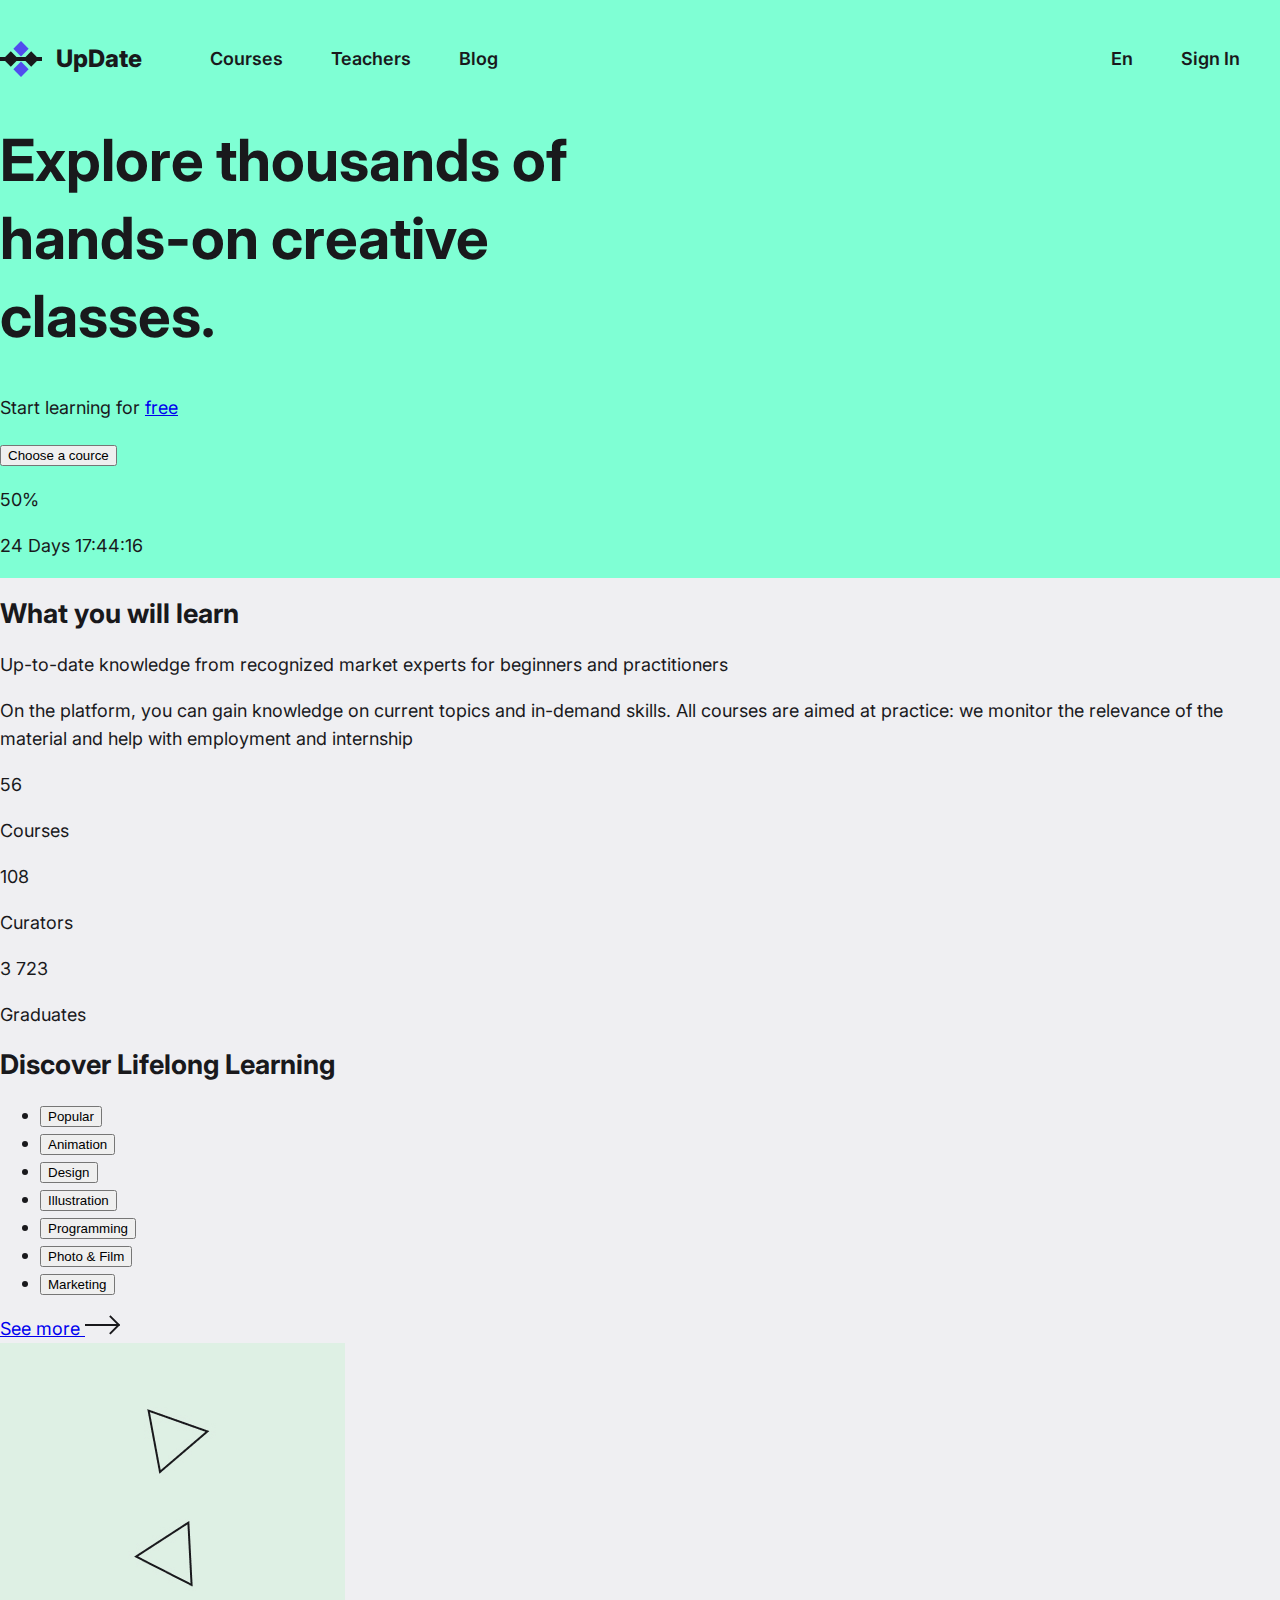
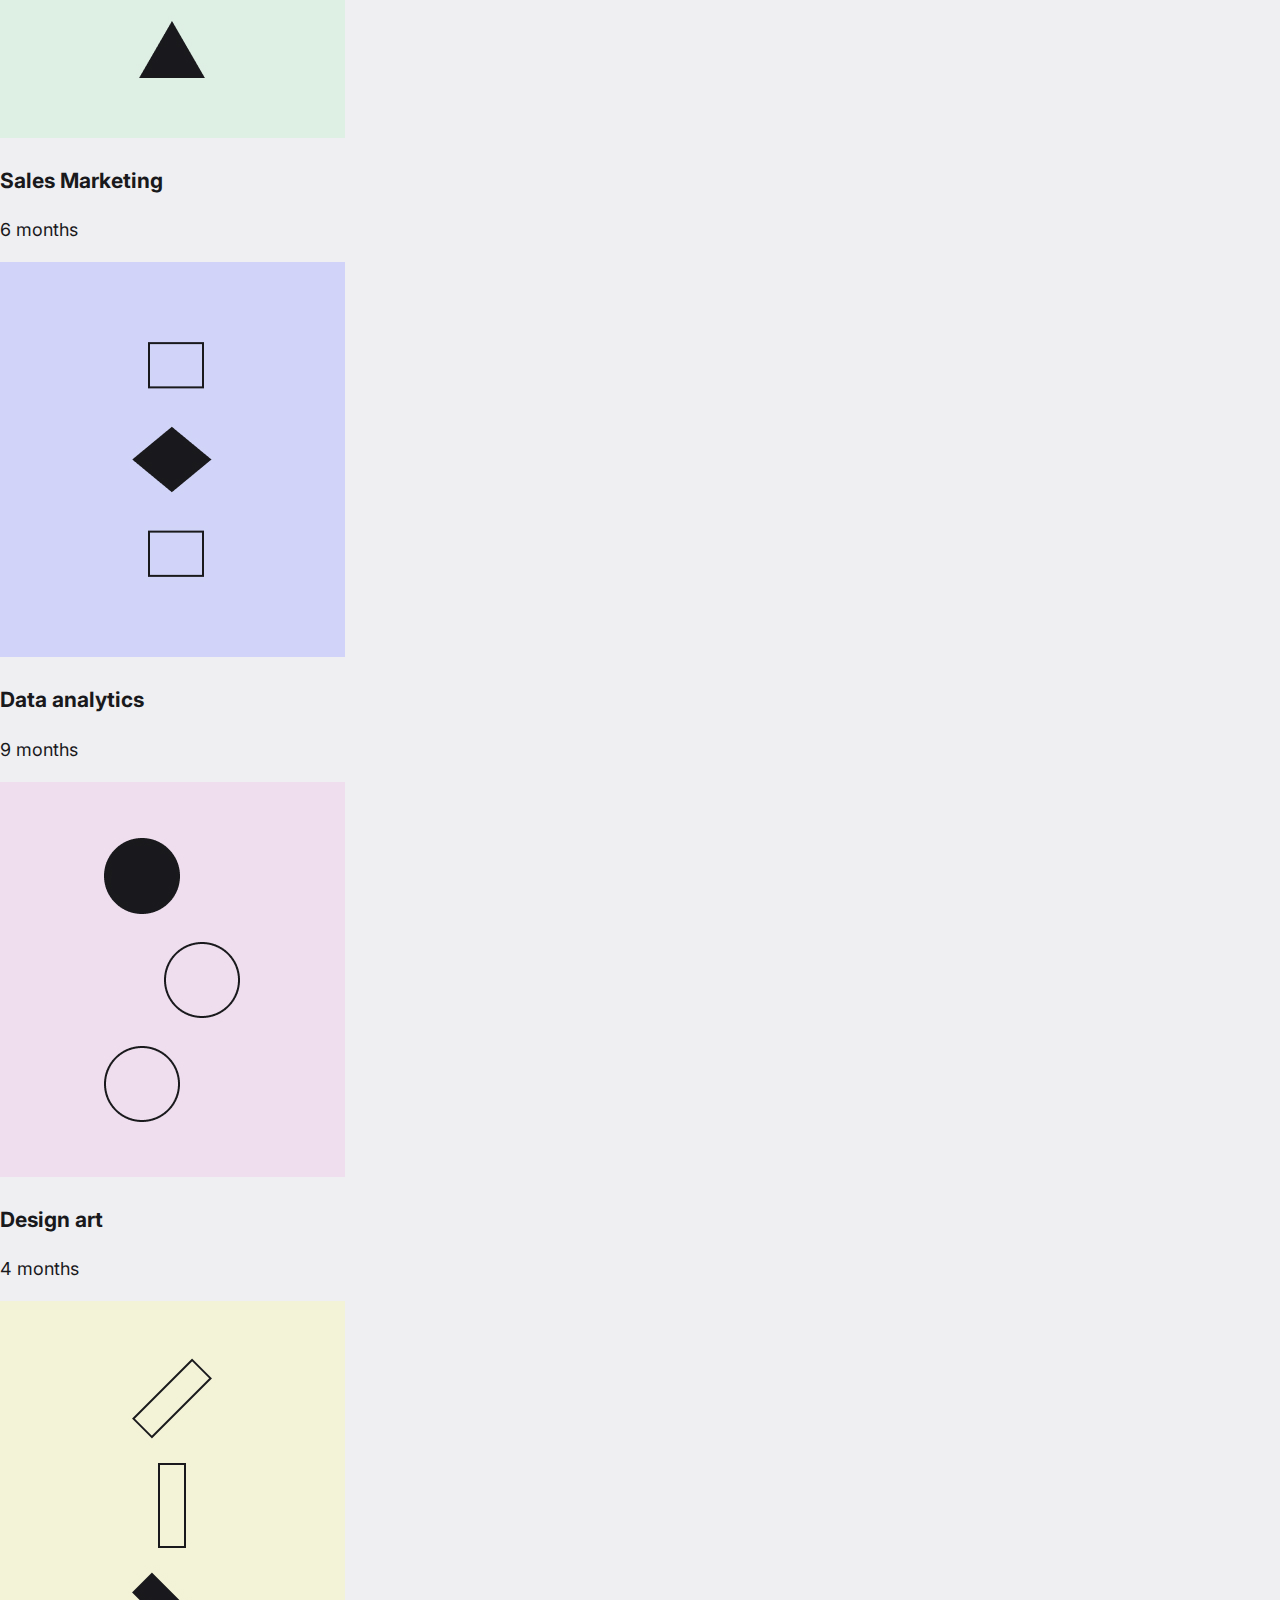
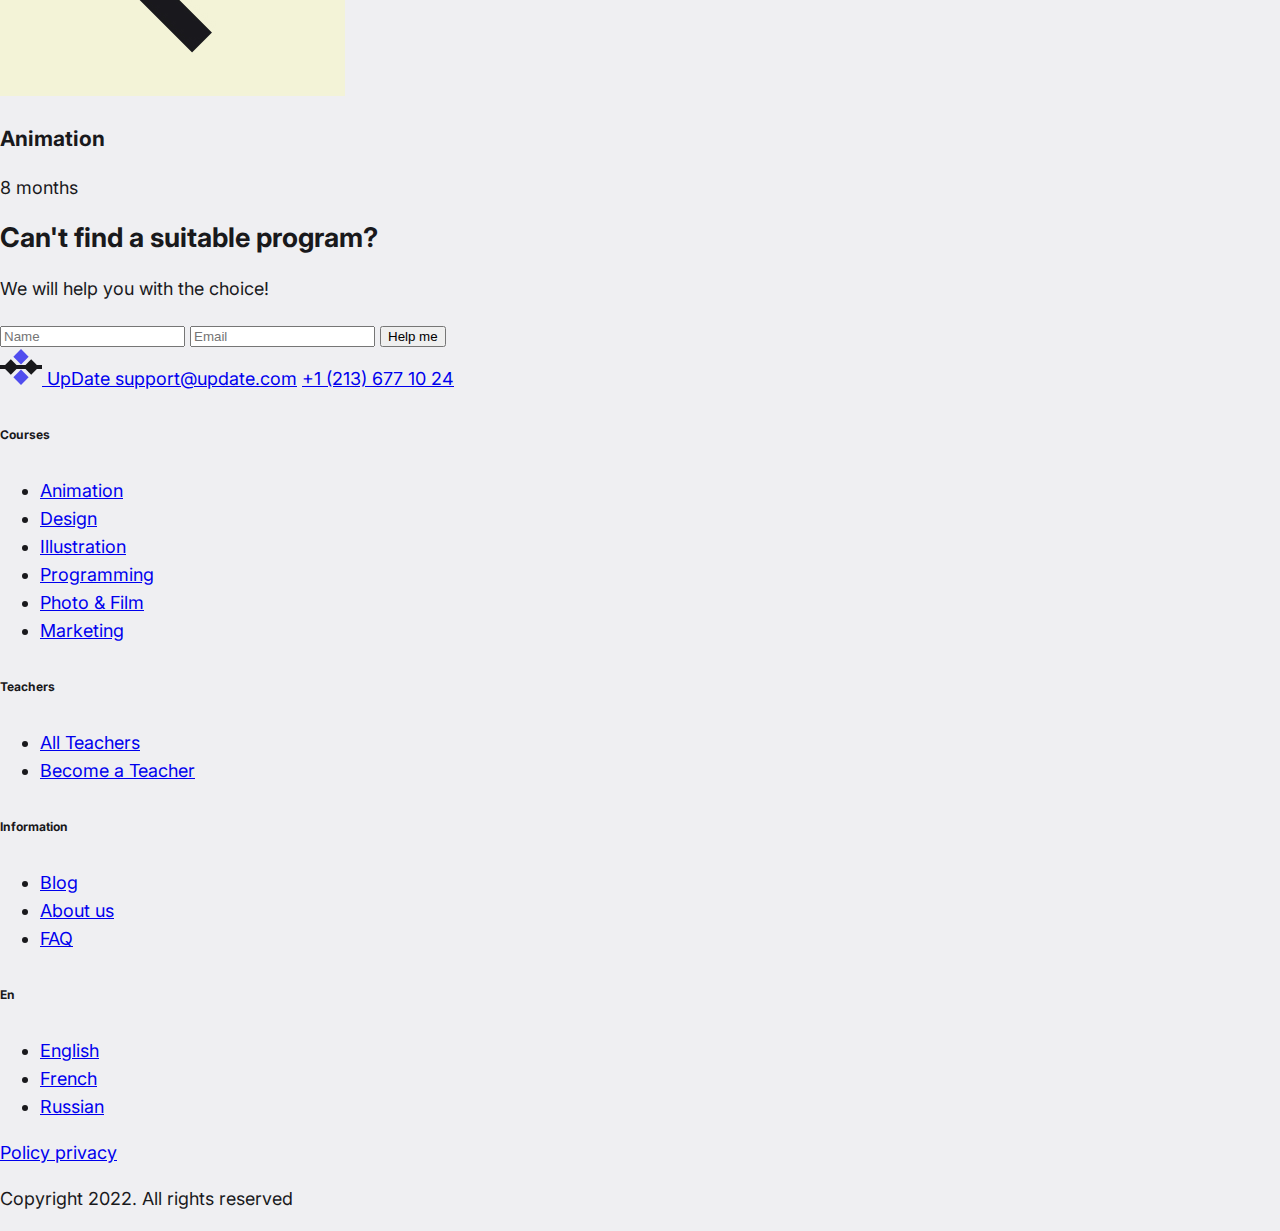
==== index.html @ 3402a47e "index.html & all.css after 8th lesson" ====
<!DOCTYPE html>
<html lang="en">
<head>
    <meta charset="UTF-8">
    <meta name="viewport" content="width=device-width, initial-scale=1.0">
    <link rel="preconnect" href="https://fonts.googleapis.com">
    <link rel="preconnect" href="https://fonts.gstatic.com" crossorigin>
    <link href="https://fonts.googleapis.com/css2?family=Inter:wght@100..900&display=swap" rel="stylesheet">
    <link rel="stylesheet" href="style/all.css">
    <title>Document</title>
</head>
<body>
    <header class="container header">
        <div class="header__box">
            <a class="logo inter-extrabold" href="index.html">
                <img src="img/logo.svg" alt="logo">
                UpDate
            </a>
            <nav class="nav">
                <ul class="nav__list inter-semibold">
                    <li>
                        <a class="link" href="#">Courses</a>
                    </li>
                    <li>
                        <a class="link" href="#">Teachers</a>
                    </li>
                    <li>
                        <a class="link" href="#">Blog</a>
                    </li>
                </ul>
            </nav>
        </div>
        <div class="btn-box">
            <a class="header__link inter-semibold" href="#">
                En
            </a>
            <a class="header__link inter-semibold" href="#">
                Sign In
            </a>
            <a class="header__btn inter-bold" href="#">
                Trial free
            </a>
        </div>
    </header>

    <main>
        <section class="offer container">
            <div class="offer__holder">
                <h1 class="offer__title inter-bold" id="heading">
                    Explore thousands of hands-on creative classes.
                </h1>
                <p class="offer__description">Start learning for <a href="#">free</a></p>
                <button class="button">Choose a cource</button>
                <p class="offer__sale">50%</p>
                <!-- <p class="offer__time"><time datetime="24 Days 17:44:16"></time></p> -->
                <p class="offer__time"><time>24 Days 17:44:16</time></p>
            </div>

            <ul class="offer__list">
                <li>Marketer</li>
                <li>Illustrator</li>
                <li>Animator</li>
                <li>Programmer</li>
                <li>Designer</li>
                <li>Photographer</li>
            </ul>
        </section>

        <section class="learn">
            <div class="learn__text">
                <h2 class="learn__title">What you will learn</h2>
                <p class="learn__description">
                    Up-to-date knowledge from recognized market experts for beginners and practitioners
                </p>
                <p class="learn__description">
                    On the platform, you can gain knowledge on current topics and in-demand skills. All courses are aimed at practice: we monitor the relevance of the material and help with employment and internship
                </p>
            </div>
            <div class="learn__counters">
                <div class="learn__counter-item">
                    <p class="learn__counter-number">56</p>
                    <p class="learn__counter-description">Courses</p>
                </div>
                <div class="learn__counter-item">
                    <p class="learn__counter-number">108</p>
                    <p class="learn__counter-description">Curators</p>
                </div>
                <div class="learn__counter-item">
                    <p class="learn__counter-number">3 723</p>
                    <p class="learn__counter-description">Graduates</p>
                </div>
            </div>
        </section>

        <section class="discover">
            <h2 class="discover__title">Discover Lifelong Learning</h2>
            <ul class="discover__list">
                <li><button class="discover__button">Popular</button></li>
                <li><button class="discover__button">Animation</button></li>
                <li><button class="discover__button">Design</button></li>
                <li><button class="discover__button">Illustration</button></li>
                <li><button class="discover__button">Programming</button></li>
                <li><button class="discover__button">Photo & Film</button></li>
                <li><button class="discover__button">Marketing</button></li>
            </ul>
            <a href="#">
                See more
                <img src="img/see_more_arrow.svg" alt="see more">
            </a>
            
            <div class="discover__cards">
                <article class="discover__card-item">
                    <img src="img/card-img-1.jpg" alt="Sales Marketing">
                    <h3 class="discover__card-title">Sales Marketing</h3>
                    <p class="discover__card-lenght">6 months</p>
                </article>
                <article class="discover__card-item">
                    <img src="img/card-img-2.jpg" alt="Data analytics">
                    <h3 class="discover__card-title">Data analytics</h3>
                    <p class="discover__card-lenght">9 months</p>
                </article>
                <article class="discover__card-item">
                    <img src="img/card-img-3.jpg" alt="Design art">
                    <h3 class="discover__card-title">Design art</h3>
                    <p class="discover__card-lenght">4 months</p>
                </article>
                <article class="discover__card-item">
                    <img src="img/card-img-4.jpg" alt="Animation">
                    <h3 class="discover__card-title">Animation</h3>
                    <p class="discover__card-lenght">8 months</p>
                </article>
            </div>

        </section>

        <section class="find-program">
            <div class="find-program__text">
                <h2 class="find-program__title">Can't find a suitable program?</h2>
                <p class="find-program__description">We will help you with the choice!</p>
            </div>

            <form action="https://fom.in.ua/echo" class="find-program__form">
                <input type="text" name="name" placeholder="Name" required>
                <input type="email" name="email" placeholder="Email" required>
                <button class="find-program__button">Help me</button>
            </form>

        </section>

    </main>

     <footer>
        <div>
            <a href="index.html">
                <img src="img/logo.svg" alt="logo">
                UpDate
            </a>
            <a href="mailto:support@update.com">support@update.com</a>
            <a href="tel:12136771024">+1 (213) 677 10 24</a>
        </div>
        <div class="sitemap">
            <h6 class="sitemap__title">Courses</h6>
            <ul class="sitemap__list">
                <li>
                    <a href="#">
                        Animation
                    </a>
                </li>
                <li>
                    <a href="#">
                        Design
                    </a>
                </li>
                <li>
                    <a href="#">
                        Illustration
                    </a>
                </li>
                <li>
                    <a href="#">
                        Programming
                    </a>
                </li>
                <li>
                    <a href="#">
                        Photo & Film
                    </a>
                </li>
                <li>
                    <a href="#">
                        Marketing
                    </a>
                </li>
            </ul>
        </div>
        <div class="sitemap">
            <h6 class="sitemap__title">Teachers</h6>
            <ul class="sitemap__list">
                <li>
                    <a href="#">
                        All Teachers
                    </a>
                </li>
                <li>
                    <a href="#">
                        Become a Teacher
                    </a>
                </li>
            </ul>
        </div>
        <div class="sitemap">
            <h6 class="sitemap__title">Information</h6>
            <ul class="sitemap__list">
                <li>
                    <a href="#">
                        Blog
                    </a>
                </li>
                <li>
                    <a href="#">
                        About us
                    </a>
                </li>
                <li>
                    <a href="#">
                        FAQ
                    </a>
                </li>
            </ul>
        </div>
        <div class="sitemap">
            <h6 class="sitemap__title">En</h6>
            <ul class="sitemap__list">
                <li>
                    <a href="#">
                        English
                    </a>
                </li>
                <li>
                    <a href="#">
                        French
                    </a>
                </li>
                <li>
                    <a href="#">
                        Russian
                    </a>
                </li>
            </ul>
        </div>
        <div class="copyright">
            <a href="#">
                Policy privacy
            </a>
            <p>
                Copyright 2022. All rights reserved
            </p>
        </div>
     </footer>
</body>
</html>
---- style/all.css ----
body {
    background-color: #EFEFF2;
    margin: 0;
    color: #19191C;
    font: 400 18px/28px Inter, sans-serif;
}
.inter-extrabold {
    font-family: "Inter", sans-serif;
    font-optical-sizing: auto;
    font-weight: 800;
    /* font-size: 68px; */
    font-style: normal;
    font-variation-settings: "slnt" 0;
  }
.inter-bold {
    font-family: "Inter", sans-serif;
    font-optical-sizing: auto;
    font-weight: 700;
    /* font-size: 68px; */
    font-style: normal;
    font-variation-settings: "slnt" 0;
  }
.inter-semibold {
    font-family: "Inter", sans-serif;
    font-optical-sizing: auto;
    font-weight: 600;
    /* font-size: 16px; */
    font-style: normal;
    font-variation-settings: "slnt" 0;
  }
.inter-regular {
    font-family: "Inter", sans-serif;
    font-optical-sizing: auto;
    font-weight: 400;
    /* font-size: 16px; */
    font-style: normal;
    font-variation-settings: "slnt" 0;
}
.container {
    width: 1440px;
    margin: 0 auto;
    background-color: aquamarine;
}
.header {
    display: flex;
    padding: 36px 0 0;
    justify-content: space-between;
}
.header__box {
    display: flex;
    align-items: center;
    gap: 68px;
}
.nav__list {
    display: flex;
    list-style: none;
    gap: 48px;
    padding: 0;
    margin: 0;
    font-size: 18px;
    line-height: 22px;
    /* font-weight: 600; */
}
.link {
    color: #19191C;
    text-decoration: none;
}
.btn-box {
    display: flex;
    gap: 48px;
    align-items: center;
}
.logo {
    /* font-weight: 800; */
    font-size: 24px;
    line-height: 30px;
    display: flex;
    align-items: center;
    gap: 14px;
    color: #19191C;
    text-decoration: none;
}
.header__link {
    color: #19191C;
    font-size: 18px;
    line-height: 22px;
    /* font-weight: 600; */
    text-decoration: none;
}
.header__btn {
    background: #19191C;
    color: #EFEFF2;
    padding: 12px 37px;
    text-decoration: none;
    font-size: 18px;
    line-height: 22px;
    /* font-weight: 700; */
}
.offer {
    display: flex;
    justify-content: space-between;
}
.offer__holder {
    width: 648px;
}
.offer__title {
    font-size: 58px;
    line-height: 78px;
    /* font-weight: 700; */
}
. {

}
. {

}
. {

}
. {

}
. {

}
. {

}
. {

}. {

}
. {

}
. {

}
. {

}
. {

}. {

}
. {

}
. {

}
. {

}
. {

}. {

}
. {

}
. {

}
. {

}
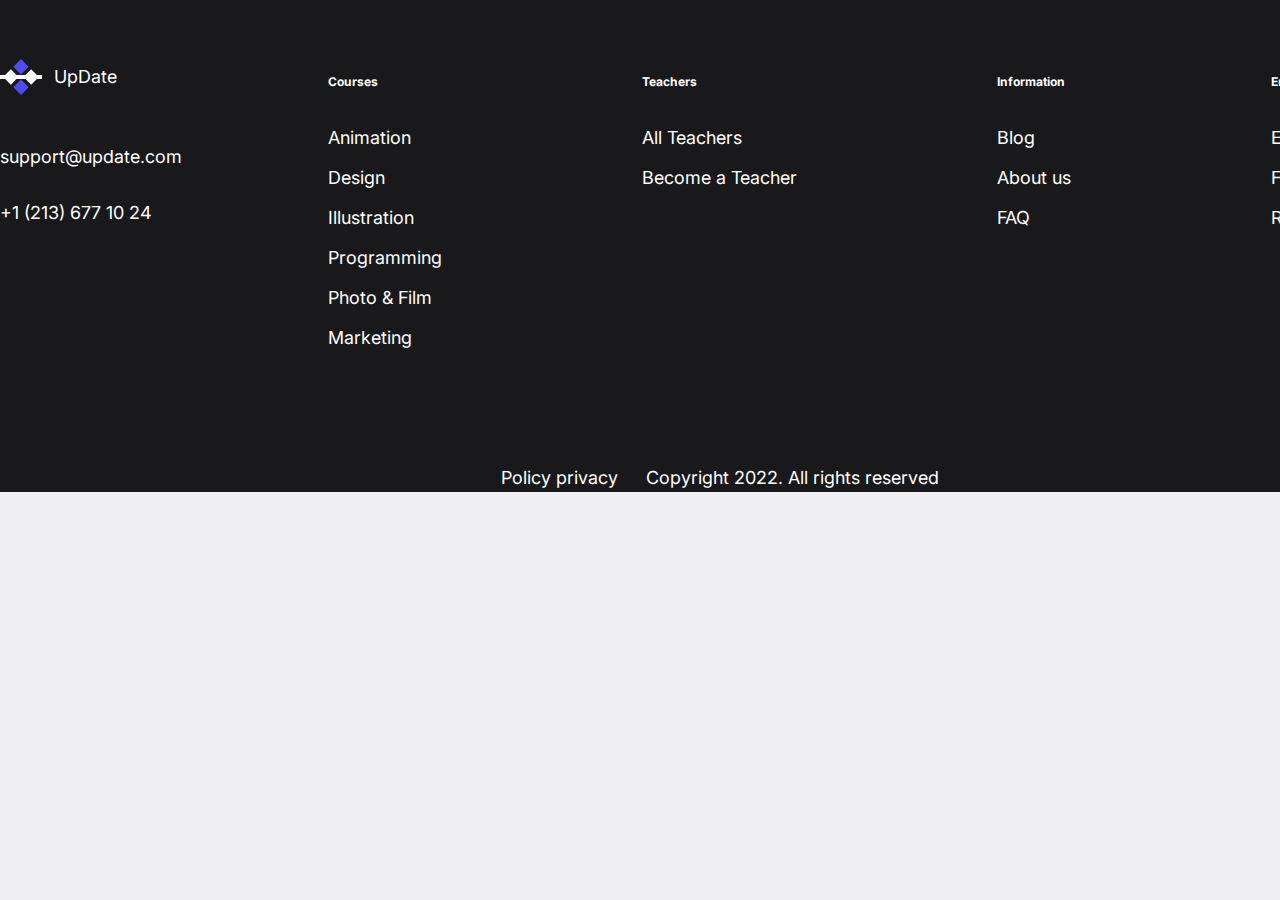
==== commit ddfe896b: "HW_8.1: [index.html] & [all.css] (c) = position: absolute" ====
--- a/index.html
+++ b/index.html
@@ -10,7 +10,7 @@
     <title>Document</title>
 </head>
 <body>
-    <header class="container header">
+    <header class="container header" style="display: none;">
         <div class="header__box">
             <a class="logo inter-extrabold" href="index.html">
                 <img src="img/logo.svg" alt="logo">
@@ -43,7 +43,7 @@
         </div>
     </header>
 
-    <main>
+    <main style="display: none;">
         <section class="offer container">
             <div class="offer__holder">
                 <h1 class="offer__title inter-bold" id="heading">
@@ -149,112 +149,128 @@
 
     </main>
 
-     <footer>
-        <div>
-            <a href="index.html">
-                <img src="img/logo.svg" alt="logo">
-                UpDate
-            </a>
-            <a href="mailto:support@update.com">support@update.com</a>
-            <a href="tel:12136771024">+1 (213) 677 10 24</a>
-        </div>
-        <div class="sitemap">
-            <h6 class="sitemap__title">Courses</h6>
-            <ul class="sitemap__list">
-                <li>
+     <footer class="footer">
+        <div class="footer__main container">
+            <div class="footer__content">
+                <div class="contacts-block">
+                    <!-- <div> -->
+                        <a class="footer__logo" href="index.html">
+                            <img src="img/logo-footer.svg" alt="logo">
+                            UpDate
+                        </a>
+                    <!-- </div> -->
+    
+                    <div class="contacts">
+                        <a class="contacts-mail" href="mailto:support@update.com">support@update.com</a>
+                        <a class="contacts-tel" href="tel:12136771024">+1 (213) 677 10 24</a>
+                    </div>
+                </div>
+        
+                <div class="sitemap__section">
+                    <div class="sitemap">
+                        <h6 class="sitemap__title">Courses</h6>
+                        <ul class="sitemap__list">
+                            <li>
+                                <a href="#">
+                                    Animation
+                                </a>
+                            </li>
+                            <li>
+                                <a href="#">
+                                    Design
+                                </a>
+                            </li>
+                            <li>
+                                <a href="#">
+                                    Illustration
+                                </a>
+                            </li>
+                            <li>
+                                <a href="#">
+                                    Programming
+                                </a>
+                            </li>
+                            <li>
+                                <a href="#">
+                                    Photo & Film
+                                </a>
+                            </li>
+                            <li>
+                                <a href="#">
+                                    Marketing
+                                </a>
+                            </li>
+                        </ul>
+                    </div>
+                    <div class="sitemap">
+                        <h6 class="sitemap__title">Teachers</h6>
+                        <ul class="sitemap__list">
+                            <li>
+                                <a href="#">
+                                    All Teachers
+                                </a>
+                            </li>
+                            <li>
+                                <a href="#">
+                                    Become a Teacher
+                                </a>
+                            </li>
+                        </ul>
+                    </div>
+                    <div class="sitemap">
+                        <h6 class="sitemap__title">Information</h6>
+                        <ul class="sitemap__list">
+                            <li>
+                                <a href="#">
+                                    Blog
+                                </a>
+                            </li>
+                            <li>
+                                <a href="#">
+                                    About us
+                                </a>
+                            </li>
+                            <li>
+                                <a href="#">
+                                    FAQ
+                                </a>
+                            </li>
+                        </ul>
+                    </div>
+                    <div class="sitemap">
+                        <h6 class="sitemap__title">En</h6>
+                        <ul class="sitemap__list">
+                            <li>
+                                <a href="#">
+                                    English
+                                </a>
+                            </li>
+                            <li>
+                                <a href="#">
+                                    French
+                                </a>
+                            </li>
+                            <li>
+                                <a href="#">
+                                    Russian
+                                </a>
+                            </li>
+                        </ul>
+                    </div>
+                </div>
+    
+            </div>
+    
+            <div class="copyright">
+                <div class="copyright__content">
                     <a href="#">
-                        Animation
+                        Policy privacy
                     </a>
-                </li>
-                <li>
-                    <a href="#">
-                        Design
-                    </a>
-                </li>
-                <li>
-                    <a href="#">
-                        Illustration
-                    </a>
-                </li>
-                <li>
-                    <a href="#">
-                        Programming
-                    </a>
-                </li>
-                <li>
-                    <a href="#">
-                        Photo & Film
-                    </a>
-                </li>
-                <li>
-                    <a href="#">
-                        Marketing
-                    </a>
-                </li>
-            </ul>
-        </div>
-        <div class="sitemap">
-            <h6 class="sitemap__title">Teachers</h6>
-            <ul class="sitemap__list">
-                <li>
-                    <a href="#">
-                        All Teachers
-                    </a>
-                </li>
-                <li>
-                    <a href="#">
-                        Become a Teacher
-                    </a>
-                </li>
-            </ul>
-        </div>
-        <div class="sitemap">
-            <h6 class="sitemap__title">Information</h6>
-            <ul class="sitemap__list">
-                <li>
-                    <a href="#">
-                        Blog
-                    </a>
-                </li>
-                <li>
-                    <a href="#">
-                        About us
-                    </a>
-                </li>
-                <li>
-                    <a href="#">
-                        FAQ
-                    </a>
-                </li>
-            </ul>
-        </div>
-        <div class="sitemap">
-            <h6 class="sitemap__title">En</h6>
-            <ul class="sitemap__list">
-                <li>
-                    <a href="#">
-                        English
-                    </a>
-                </li>
-                <li>
-                    <a href="#">
-                        French
-                    </a>
-                </li>
-                <li>
-                    <a href="#">
-                        Russian
-                    </a>
-                </li>
-            </ul>
-        </div>
-        <div class="copyright">
-            <a href="#">
-                Policy privacy
-            </a>
-            <p>
-                Copyright 2022. All rights reserved
-            </p>
+                    <p>
+                        Copyright 2022. All rights reserved
+                    </p>
+                </div>
+            </div>
         </div>
      </footer>
 </body>
--- a/style/all.css
+++ b/style/all.css
@@ -39,7 +39,9 @@
 .container {
     width: 1440px;
     margin: 0 auto;
-    background-color: aquamarine;
+    /* background-color: aquamarine; */
+    /* background-color: darkslategrey; */
+
 }
 .header {
     display: flex;
@@ -108,6 +110,88 @@
     line-height: 78px;
     /* font-weight: 700; */
 }
+/* FOOTER */
+.footer {
+    background-color: #19191C;
+    color: white;
+    /* padding-top: 59px; */
+}
+.footer ul {
+    list-style: none;
+    padding: 0;
+    margin: 0;
+}
+.footer a {
+    color: white;
+    text-decoration: none;
+    /* padding: 0; */
+    /* margin: 0; */
+}
+.footer p {
+    margin: 0;
+}
+.footer__main {
+    padding-top: 59px;
+    /* padding-bottom: 140px; */
+    position: relative;
+}
+.footer__content {
+    display: flex;
+}
+.footer__logo {
+    display: flex;
+    align-items: center;
+    gap: 12px;
+}
+.contacts a {
+    display: block;
+}
+.contacts-mail {
+    padding-top: 48px;
+}
+.contacts-tel {
+    padding-top: 28px;
+}
+.container {
+    /* background-color: darkslategrey; */
+}
+.sitemap {
+    /* background-color: #2b2424; */
+}
+.contacts-block {
+    /* background-color: #524242; */
+}
+.sitemap__section {
+    display: flex;
+    gap: 200px;
+    padding-left: 146px;
+}
+.sitemap__title {
+    /* background-color: #4b0202; */
+    margin: 0;
+    padding-top: 9px;
+    padding-bottom: 28px;
+}
+.footer li {
+    padding-bottom: 12px;
+}
+.footer li:last-child {
+    padding-bottom: 140px;
+}
+.copyright {
+    position: absolute;
+    bottom: 0;
+    left: 0;
+    right: 0;
+}
+.copyright__content {
+    display: flex;
+    justify-content: center;
+    gap: 28px;
+    /* background-color: #4b0202; */
+    
+}
+
 . {
 
 }
@@ -117,487 +201,437 @@
 . {
 
 }
-. {
-
-}
-. {
-
-}
-. {
-
-}
-. {
-
-}. {
-
-}
-. {
-
-}
-. {
-
-}
-. {
-
-}
-. {
-
-}. {
-
-}
-. {
-
-}
-. {
-
-}
-. {
-
-}
-. {
-
-}. {
-
-}
-. {
-
-}
-. {
-
-}
-. {
-
-}
-
-
-
-
-
-
-
-
-
-
-
-
-
-
-
-
-
-
-
-
-
-
-
-
-
-
-
-
-
-
-
-
-
-
-
-
-
-
-
-
-
-
-
-
-
-
-
-
-
-
-
-
-
-
-
-
-
-
-
-
-
-
-
-
-
-
-
-
-
-
-
-
-
-
-
-
-
-
-
-
-
-
-
-
-
-
-
-
-
-
-
-
-
-
-
-
-
-
-
-
-
-
-
-
-
-
-
-
-
-
-
-
-
-
-
-
-
-
-
-
-
-
-
-
-
-
-
-
-
-
-
-
-
-
-
-
-
-
-
-
-
-
-
-
-
-
-
-
-
-
-
-
-
-
-
-
-
-
-
-
-
-
-
-
-
-
-
-
-
-
-
-
-
-
-
-
-
-
-
-
-
-
-
-
-
-
-
-
-
-
-
-
-
-
-
-
-
-
-
-
-
-
-
-
-
-
-
-
-
-
-
-
-
-
-
-
-
-
-
-
-
-
-
-
-
-
-
-
-
-
-
-
-
-
-
-
-
-
-
-
-
-
-
-
-
-
-
-
-
-
-
-
-
-
-
-
-
-
-
-
-
-
-
-
-
-
-
-
-
-
-
-
-
-
-
-
-
-
-
-
-
-
-
-
-
-
-
-
-
-
-
-
-
-
-
-
-
-
-
-
-
-
-
-
-
-
-
-
-
-
-
-
-
-
-
-
-
-
-
-
-
-
-
-
-
-
-
-
-
-
-
-
-
-
-
-
-
-
-
-
-
-
-
-
-
-
-
-
-
-
-
-
-
-
-
-
-
-
-
-
-
-
-
-
-
-
-
-
-
-
-
-
-
-
-
-
-
-
-
-
-
-
-
-
-
-
-
-
-
-
-
-
-
-
-
-
-
-
-
-
-
-
-
-
-
-
-
-
-
-
-
-
-
-
-
-
-
-
-
-
-
-
-
-
-
-
-
-
-
-
-
-
-
+
+
+
+
+
+
+
+
+
+
+
+
+
+
+
+
+
+
+
+
+
+
+
+
+
+
+
+
+
+
+
+
+
+
+
+
+
+
+
+
+
+
+
+
+
+
+
+
+
+
+
+
+
+
+
+
+
+
+
+
+
+
+
+
+
+
+
+
+
+
+
+
+
+
+
+
+
+
+
+
+
+
+
+
+
+
+
+
+
+
+
+
+
+
+
+
+
+
+
+
+
+
+
+
+
+
+
+
+
+
+
+
+
+
+
+
+
+
+
+
+
+
+
+
+
+
+
+
+
+
+
+
+
+
+
+
+
+
+
+
+
+
+
+
+
+
+
+
+
+
+
+
+
+
+
+
+
+
+
+
+
+
+
+
+
+
+
+
+
+
+
+
+
+
+
+
+
+
+
+
+
+
+
+
+
+
+
+
+
+
+
+
+
+
+
+
+
+
+
+
+
+
+
+
+
+
+
+
+
+
+
+
+
+
+
+
+
+
+
+
+
+
+
+
+
+
+
+
+
+
+
+
+
+
+
+
+
+
+
+
+
+
+
+
+
+
+
+
+
+
+
+
+
+
+
+
+
+
+
+
+
+
+
+
+
+
+
+
+
+
+
+
+
+
+
+
+
+
+
+
+
+
+
+
+
+
+
+
+
+
+
+
+
+
+
+
+
+
+
+
+
+
+
+
+
+
+
+
+
+
+
+
+
+
+
+
+
+
+
+
+
+
+
+
+
+
+
+
+
+
+
+
+
+
+
+
+
+
+
+
+
+
+
+
+
+
+
+
+
+
+
+
+
+
+
+
+
+
+
+
+
+
+
+
+
+
+
+
+
+
+
+
+
+
+
+
+
+
+
+
+
+
+
+
+
+
+
+
+
+
+
+
+
+
+
+
+
+
+
+
+
+
+
+
+
+
+
+
+
+
+
+
+
+
+
+
+
+
+
+
+
+
+
+
+
+
+
+
+
+
+
+
+
+
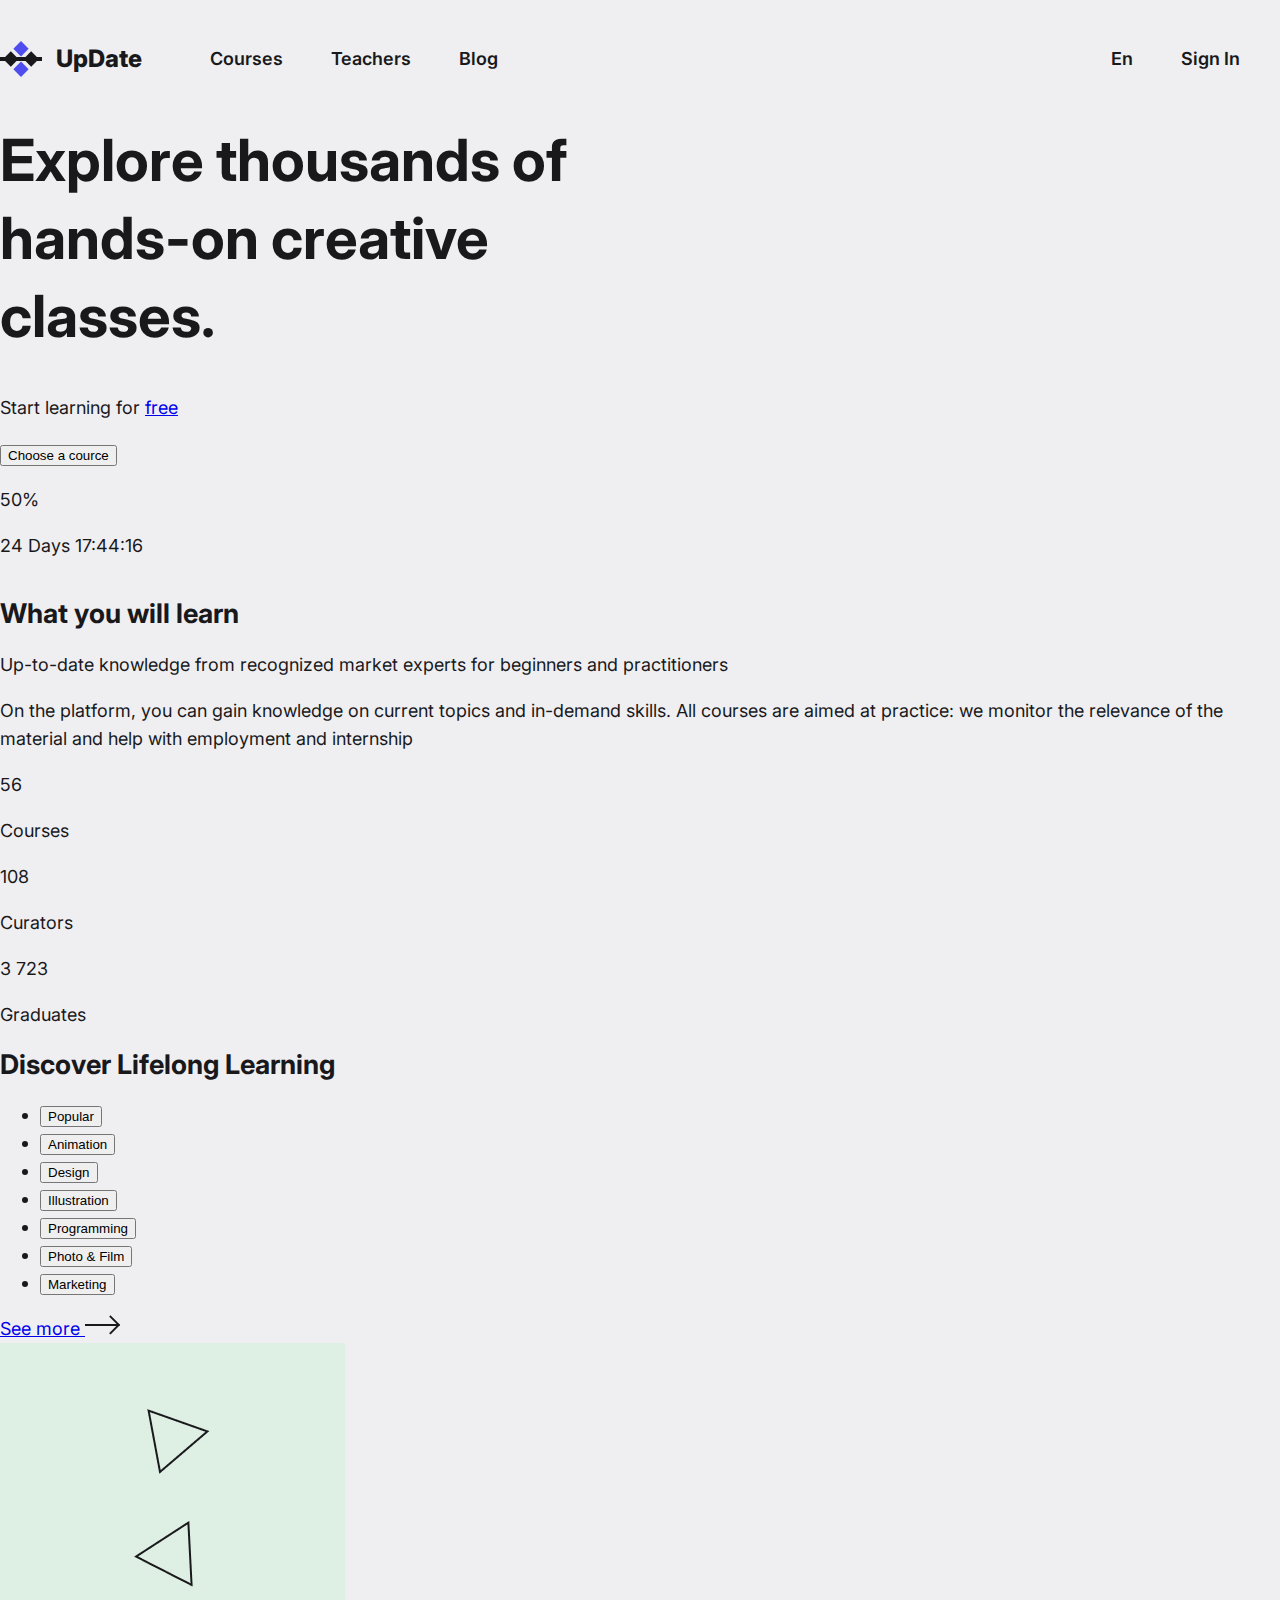
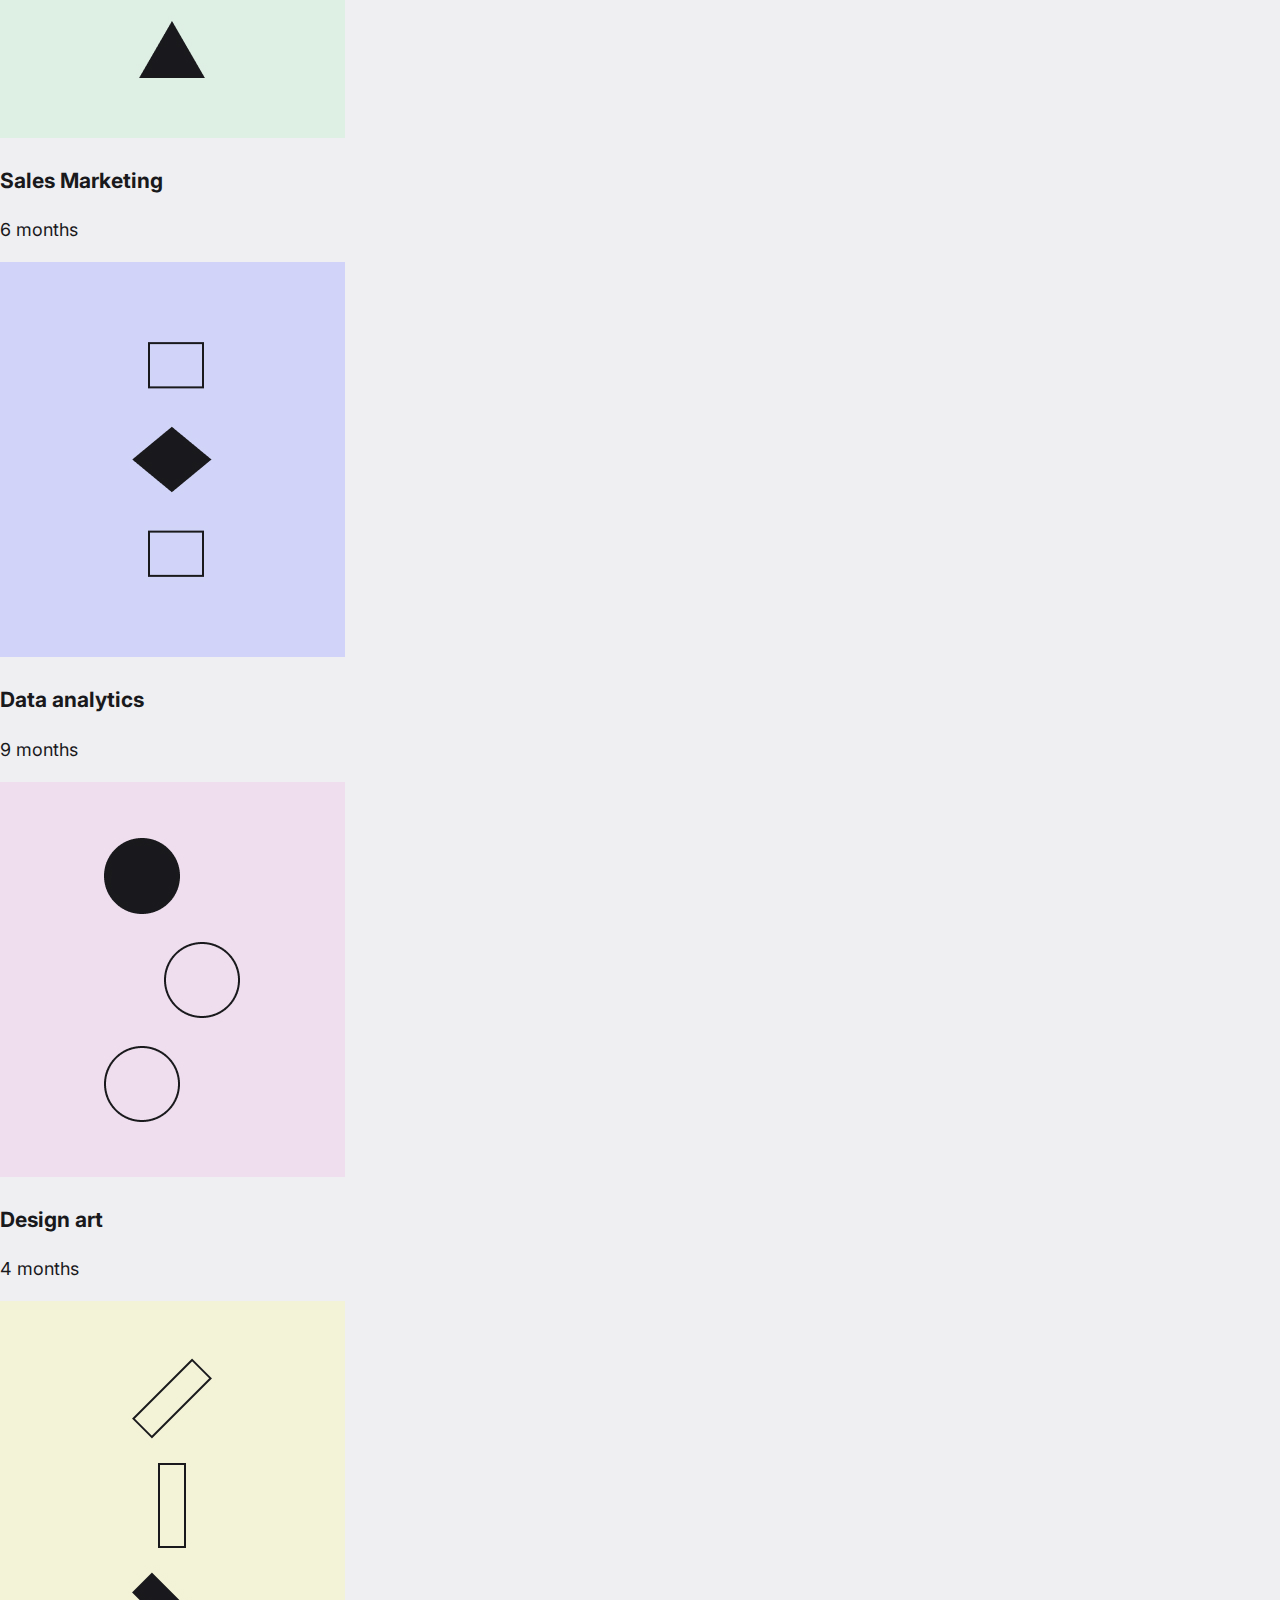
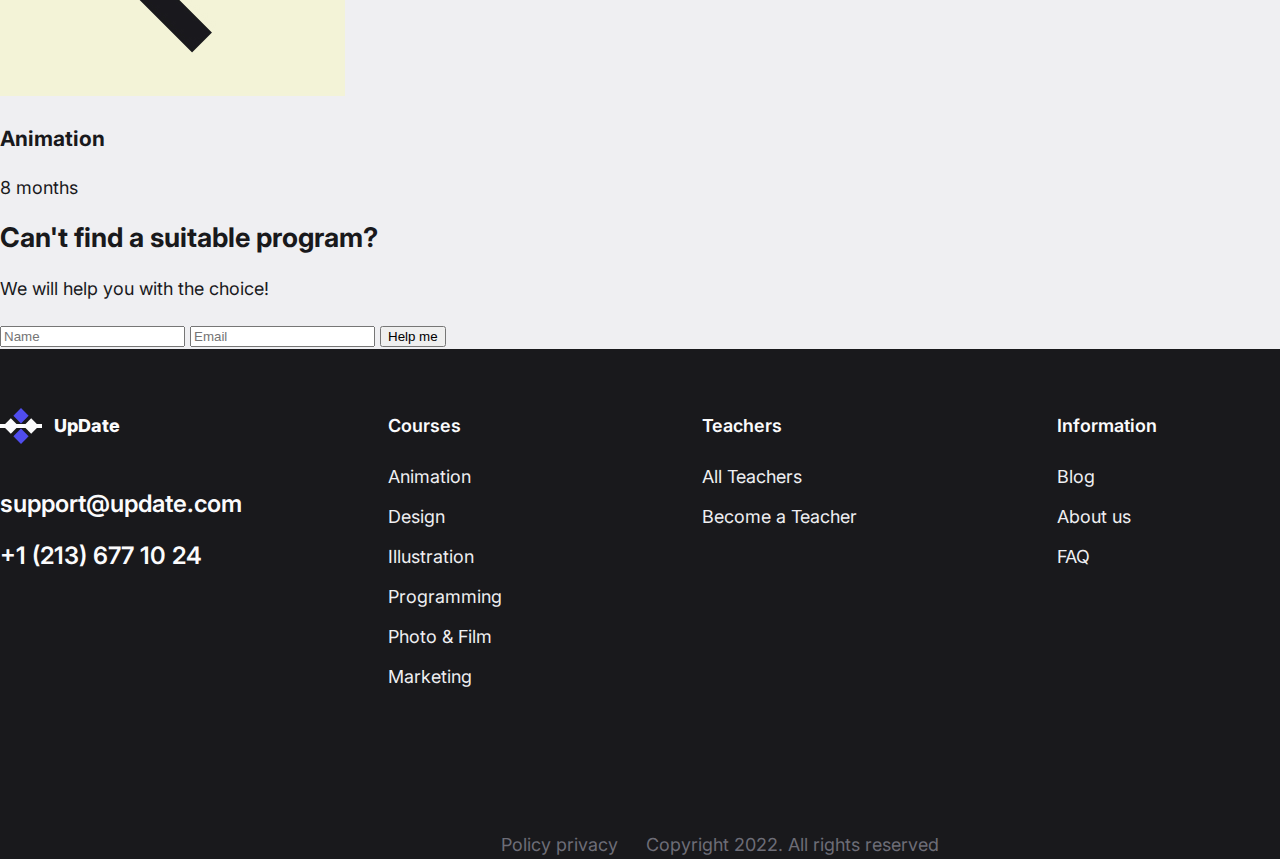
==== commit 0d92807d: "HW_8.1: Solving (header & footer)" ====
--- a/index.html
+++ b/index.html
@@ -10,7 +10,7 @@
     <title>Document</title>
 </head>
 <body>
-    <header class="container header" style="display: none;">
+    <header class="container header">
         <div class="header__box">
             <a class="logo inter-extrabold" href="index.html">
                 <img src="img/logo.svg" alt="logo">
@@ -43,7 +43,7 @@
         </div>
     </header>
 
-    <main style="display: none;">
+    <main>
         <section class="offer container">
             <div class="offer__holder">
                 <h1 class="offer__title inter-bold" id="heading">
@@ -150,107 +150,105 @@
     </main>
 
      <footer class="footer">
-        <div class="footer__main container">
+        <div class="footer__container container">
             <div class="footer__content">
                 <div class="contacts-block">
-                    <!-- <div> -->
-                        <a class="footer__logo" href="index.html">
+                        <a class="footer__logo inter-extrabold" href="index.html">
                             <img src="img/logo-footer.svg" alt="logo">
                             UpDate
                         </a>
-                    <!-- </div> -->
     
                     <div class="contacts">
-                        <a class="contacts-mail" href="mailto:support@update.com">support@update.com</a>
-                        <a class="contacts-tel" href="tel:12136771024">+1 (213) 677 10 24</a>
+                        <a class="contacts-mail inter-semibold" href="mailto:support@update.com">support@update.com</a>
+                        <a class="contacts-tel inter-semibold" href="tel:12136771024">+1 (213) 677 10 24</a>
                     </div>
                 </div>
         
-                <div class="sitemap__section">
-                    <div class="sitemap">
-                        <h6 class="sitemap__title">Courses</h6>
+                <div class="sitemap">
+                    <div>
+                        <h6 class="sitemap__title inter-semibold">Courses</h6>
                         <ul class="sitemap__list">
-                            <li>
+                            <li class="sitemap__list-item">
                                 <a href="#">
                                     Animation
                                 </a>
                             </li>
-                            <li>
+                            <li class="sitemap__list-item">
                                 <a href="#">
                                     Design
                                 </a>
                             </li>
-                            <li>
+                            <li class="sitemap__list-item">
                                 <a href="#">
                                     Illustration
                                 </a>
                             </li>
-                            <li>
+                            <li class="sitemap__list-item">
                                 <a href="#">
                                     Programming
                                 </a>
                             </li>
-                            <li>
+                            <li class="sitemap__list-item">
                                 <a href="#">
                                     Photo & Film
                                 </a>
                             </li>
-                            <li>
+                            <li class="sitemap__list-item">
                                 <a href="#">
                                     Marketing
                                 </a>
                             </li>
                         </ul>
                     </div>
-                    <div class="sitemap">
-                        <h6 class="sitemap__title">Teachers</h6>
+                    <div>
+                        <h6 class="sitemap__title inter-semibold">Teachers</h6>
                         <ul class="sitemap__list">
-                            <li>
+                            <li class="sitemap__list-item">
                                 <a href="#">
                                     All Teachers
                                 </a>
                             </li>
-                            <li>
+                            <li class="sitemap__list-item">
                                 <a href="#">
                                     Become a Teacher
                                 </a>
                             </li>
                         </ul>
                     </div>
-                    <div class="sitemap">
-                        <h6 class="sitemap__title">Information</h6>
+                    <div>
+                        <h6 class="sitemap__title inter-semibold">Information</h6>
                         <ul class="sitemap__list">
-                            <li>
+                            <li class="sitemap__list-item">
                                 <a href="#">
                                     Blog
                                 </a>
                             </li>
-                            <li>
+                            <li class="sitemap__list-item">
                                 <a href="#">
                                     About us
                                 </a>
                             </li>
-                            <li>
+                            <li class="sitemap__list-item">
                                 <a href="#">
                                     FAQ
                                 </a>
                             </li>
                         </ul>
                     </div>
-                    <div class="sitemap">
-                        <h6 class="sitemap__title">En</h6>
+                    <div>
+                        <h6 class="sitemap__title inter-semibold">En</h6>
                         <ul class="sitemap__list">
-                            <li>
+                            <li class="sitemap__list-item">
                                 <a href="#">
                                     English
                                 </a>
                             </li>
-                            <li>
+                            <li class="sitemap__list-item">
                                 <a href="#">
                                     French
                                 </a>
                             </li>
-                            <li>
+                            <li class="sitemap__list-item">
                                 <a href="#">
                                     Russian
                                 </a>
@@ -266,7 +264,7 @@
                     <a href="#">
                         Policy privacy
                     </a>
-                    <p>
+                    <p class="copyright__rights">
                         Copyright 2022. All rights reserved
                     </p>
                 </div>
--- a/style/all.css
+++ b/style/all.css
@@ -8,7 +8,6 @@
     font-family: "Inter", sans-serif;
     font-optical-sizing: auto;
     font-weight: 800;
-    /* font-size: 68px; */
     font-style: normal;
     font-variation-settings: "slnt" 0;
   }
@@ -16,7 +15,6 @@
     font-family: "Inter", sans-serif;
     font-optical-sizing: auto;
     font-weight: 700;
-    /* font-size: 68px; */
     font-style: normal;
     font-variation-settings: "slnt" 0;
   }
@@ -24,7 +22,6 @@
     font-family: "Inter", sans-serif;
     font-optical-sizing: auto;
     font-weight: 600;
-    /* font-size: 16px; */
     font-style: normal;
     font-variation-settings: "slnt" 0;
   }
@@ -32,16 +29,12 @@
     font-family: "Inter", sans-serif;
     font-optical-sizing: auto;
     font-weight: 400;
-    /* font-size: 16px; */
     font-style: normal;
     font-variation-settings: "slnt" 0;
 }
 .container {
     width: 1440px;
     margin: 0 auto;
-    /* background-color: aquamarine; */
-    /* background-color: darkslategrey; */
-
 }
 .header {
     display: flex;
@@ -113,525 +106,550 @@
 /* FOOTER */
 .footer {
     background-color: #19191C;
-    color: white;
-    /* padding-top: 59px; */
-}
-.footer ul {
+}
+.footer a {
+    text-decoration: none;
+    color: #EFEFF2;
+    font-size: 18px;
+    line-height: 28px;
+}
+.footer__container {
+    padding-top: 59px;
+}
+.footer__content {
+    display: flex;
+}
+.footer__logo {
+    display: flex;
+    align-items: center;
+    gap: 12px;
+}
+.contacts-block > .footer__logo { 
+    color: #FBFBFC;
+    font-size: 18px;
+    line-height: 1;
+}
+.contacts-mail {
+    display: block;
+    padding-top: 48px;
+}
+.contacts > .contacts-mail,
+.contacts > .contacts-tel {
+    color: #FBFBFC;
+    font-size: 24px;
+    line-height: 1;
+}
+.contacts-tel {
+    display: block;
+    padding-top: 28px;
+}
+.sitemap {
+    display: flex;
+    gap: 200px;
+    padding-left: 146px;
+}
+.sitemap__title {
+    margin: 0;
+    padding-top: 9px;
+    padding-bottom: 28px;
+    color: #FBFBFC;
+    font-size: 18px;
+    line-height: 1;
+}
+.sitemap__list {
     list-style: none;
     padding: 0;
     margin: 0;
 }
-.footer a {
-    color: white;
-    text-decoration: none;
-    /* padding: 0; */
-    /* margin: 0; */
-}
-.footer p {
+.sitemap__list-item {
+    padding-bottom: 12px;
+}
+.sitemap__list-item:last-child {
+    padding-bottom: 140px;
+}
+.copyright {
+    display: flex;
+    justify-content: center;
+}
+.copyright__content {
+    display: flex;
+    gap: 28px;
+    color: #6D6D77;
+    font-size: 18px;
+    line-height: 28px;
+}
+.copyright__rights {
     margin: 0;
 }
-.footer__main {
-    padding-top: 59px;
-    /* padding-bottom: 140px; */
-    position: relative;
-}
-.footer__content {
-    display: flex;
-}
-.footer__logo {
-    display: flex;
-    align-items: center;
-    gap: 12px;
-}
-.contacts a {
-    display: block;
-}
-.contacts-mail {
-    padding-top: 48px;
-}
-.contacts-tel {
-    padding-top: 28px;
-}
-.container {
+.copyright__content > a {
+    color: #6D6D77;
+    font-size: 18px;
+    line-height: 28px;
+}
+/* FOOTER END */
+
+
+
+
+
+
+
+/* . {
+
+}
+. {
+
+}
+. {
+
+} */
+
+/* .container { */
+    /* background-color: aquamarine; */
     /* background-color: darkslategrey; */
-}
-.sitemap {
+/* } */
+/* .sitemap div { */
     /* background-color: #2b2424; */
-}
-.contacts-block {
+/* } */
+/* .contacts-block { */
     /* background-color: #524242; */
-}
-.sitemap__section {
-    display: flex;
-    gap: 200px;
-    padding-left: 146px;
-}
-.sitemap__title {
+/* } */
+/* .sitemap__title { */
     /* background-color: #4b0202; */
-    margin: 0;
-    padding-top: 9px;
-    padding-bottom: 28px;
-}
-.footer li {
-    padding-bottom: 12px;
-}
-.footer li:last-child {
-    padding-bottom: 140px;
-}
-.copyright {
-    position: absolute;
-    bottom: 0;
-    left: 0;
-    right: 0;
-}
-.copyright__content {
-    display: flex;
-    justify-content: center;
-    gap: 28px;
-    /* background-color: #4b0202; */
-    
-}
-
-. {
-
-}
-. {
-
-}
-. {
-
-}
-
-
-
-
-
-
-
-
-
-
-
-
-
-
-
-
-
-
-
-
-
-
-
-
-
-
-
-
-
-
-
-
-
-
-
-
-
-
-
-
-
-
-
-
-
-
-
-
-
-
-
-
-
-
-
-
-
-
-
-
-
-
-
-
-
-
-
-
-
-
-
-
-
-
-
-
-
-
-
-
-
-
-
-
-
-
-
-
-
-
-
-
-
-
-
-
-
-
-
-
-
-
-
-
-
-
-
-
-
-
-
-
-
-
-
-
-
-
-
-
-
-
-
-
-
-
-
-
-
-
-
-
-
-
-
-
-
-
-
-
-
-
-
-
-
-
-
-
-
-
-
-
-
-
-
-
-
-
-
-
-
-
-
-
-
-
-
-
-
-
-
-
-
-
-
-
-
-
-
-
-
-
-
-
-
-
-
-
-
-
-
-
-
-
-
-
-
-
-
-
-
-
-
-
-
-
-
-
-
-
-
-
-
-
-
-
-
-
-
-
-
-
-
-
-
-
-
-
-
-
-
-
-
-
-
-
-
-
-
-
-
-
-
-
-
-
-
-
-
-
-
-
-
-
-
-
-
-
-
-
-
-
-
-
-
-
-
-
-
-
-
-
-
-
-
-
-
-
-
-
-
-
-
-
-
-
-
-
-
-
-
-
-
-
-
-
-
-
-
-
-
-
-
-
-
-
-
-
-
-
-
-
-
-
-
-
-
-
-
-
-
-
-
-
-
-
-
-
-
-
-
-
-
-
-
-
-
-
-
-
-
-
-
-
-
-
-
-
-
-
-
-
-
-
-
-
-
-
-
-
-
-
-
-
-
-
-
-
-
-
-
-
-
-
-
-
-
-
-
-
-
-
-
-
-
-
-
-
-
-
-
-
-
-
-
-
-
-
-
-
-
-
-
-
-
-
-
-
-
-
-
-
-
-
-
-
-
-
-
-
-
-
-
-
-
-
-
-
-
-
-
-
-
-
+/* } */
+/* .copyright { */
+    /* background-color: #f38f8f;   */
+/* } */
+/* --------- OK --------- */
+/* style="display: none;" */
+
+
+
+
+
+
+
+
+
+
+
+
+
+
+
+
+
+
+
+
+
+
+
+
+
+
+
+
+
+
+
+
+
+
+
+
+
+
+
+
+
+
+
+
+
+
+
+
+
+
+
+
+
+
+
+
+
+
+
+
+
+
+
+
+
+
+
+
+
+
+
+
+
+
+
+
+
+
+
+
+
+
+
+
+
+
+
+
+
+
+
+
+
+
+
+
+
+
+
+
+
+
+
+
+
+
+
+
+
+
+
+
+
+
+
+
+
+
+
+
+
+
+
+
+
+
+
+
+
+
+
+
+
+
+
+
+
+
+
+
+
+
+
+
+
+
+
+
+
+
+
+
+
+
+
+
+
+
+
+
+
+
+
+
+
+
+
+
+
+
+
+
+
+
+
+
+
+
+
+
+
+
+
+
+
+
+
+
+
+
+
+
+
+
+
+
+
+
+
+
+
+
+
+
+
+
+
+
+
+
+
+
+
+
+
+
+
+
+
+
+
+
+
+
+
+
+
+
+
+
+
+
+
+
+
+
+
+
+
+
+
+
+
+
+
+
+
+
+
+
+
+
+
+
+
+
+
+
+
+
+
+
+
+
+
+
+
+
+
+
+
+
+
+
+
+
+
+
+
+
+
+
+
+
+
+
+
+
+
+
+
+
+
+
+
+
+
+
+
+
+
+
+
+
+
+
+
+
+
+
+
+
+
+
+
+
+
+
+
+
+
+
+
+
+
+
+
+
+
+
+
+
+
+
+
+
+
+
+
+
+
+
+
+
+
+
+
+
+
+
+
+
+
+
+
+
+
+
+
+
+
+
+
+
+
+
+
+
+
+
+
+
+
+
+
+
+
+
+
+
+
+
+
+
+
+
+
+
+
+
+
+
+
+
+
+
+
+
+
+
+
+
+
+
+
+
+
+
+
+
+
+
+
+
+
+
+
+
+
+
+
+
+
+
+
+
+
+
+
+
+
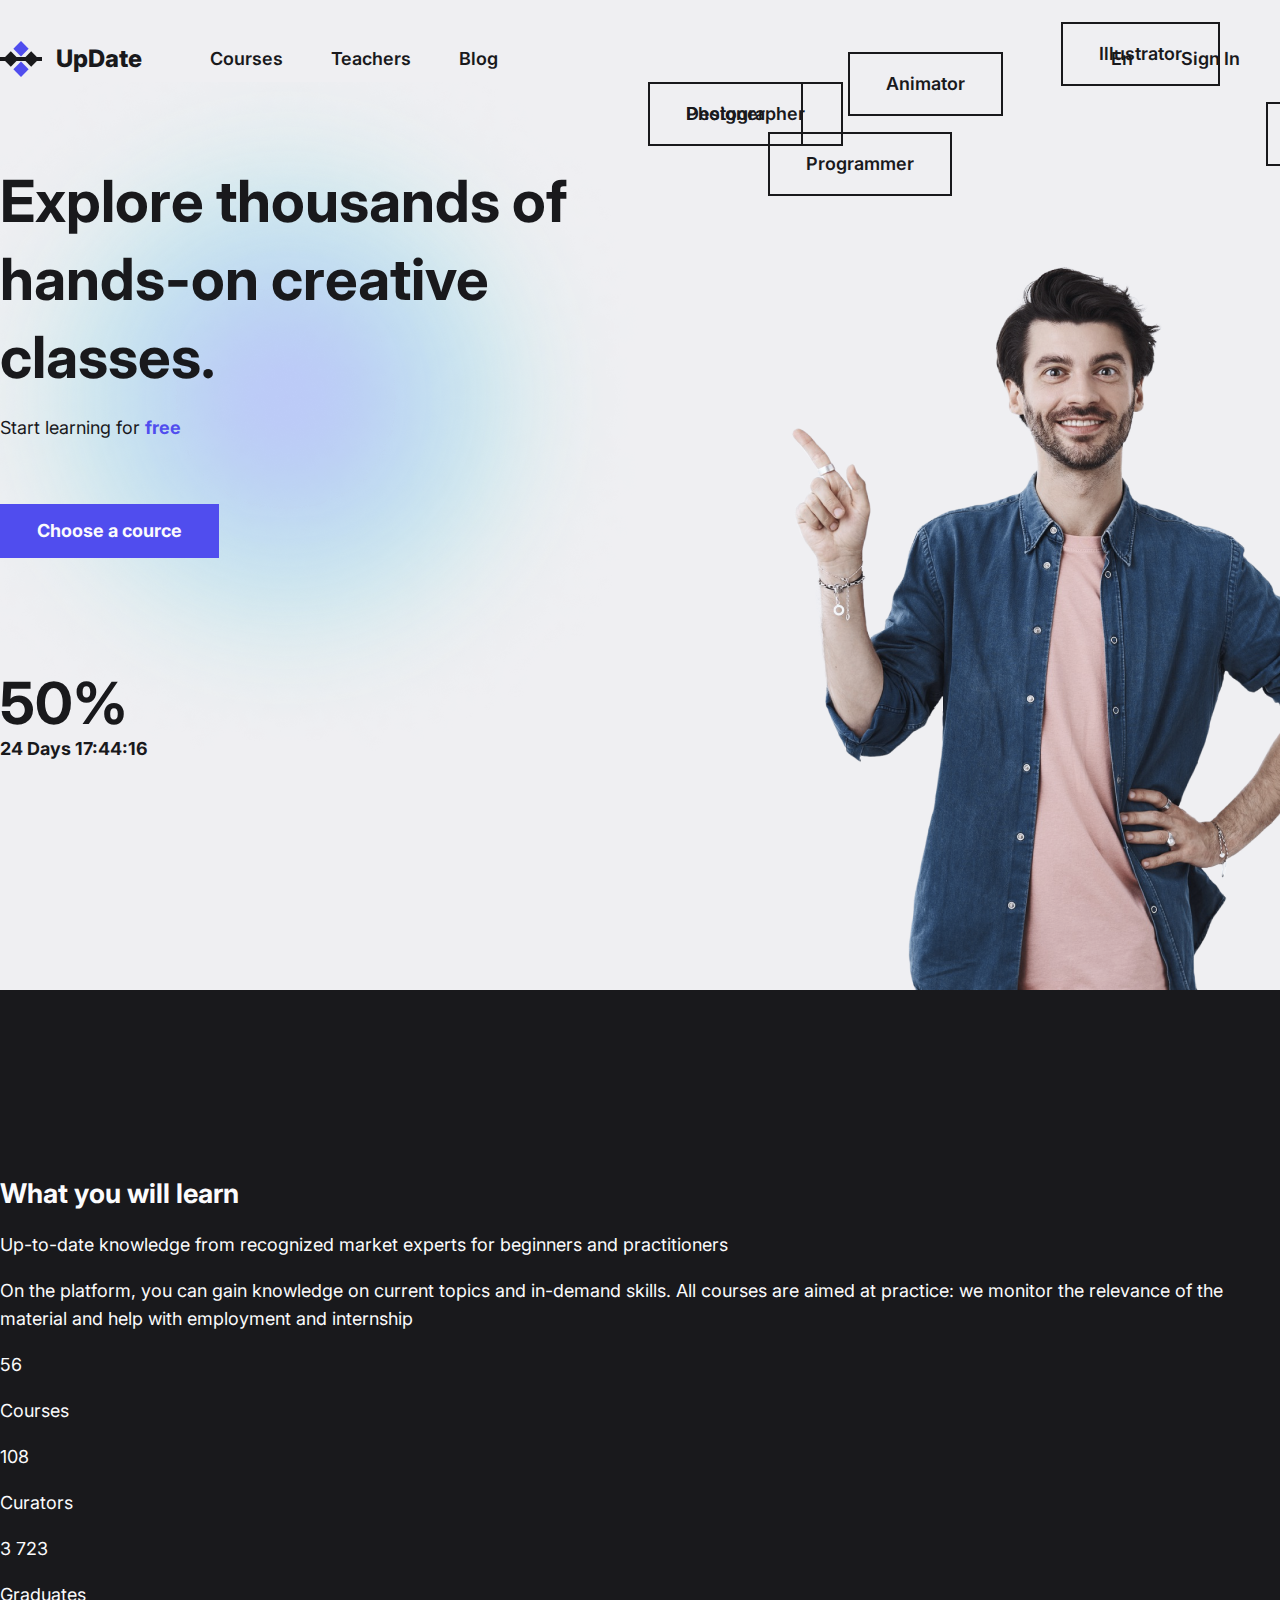
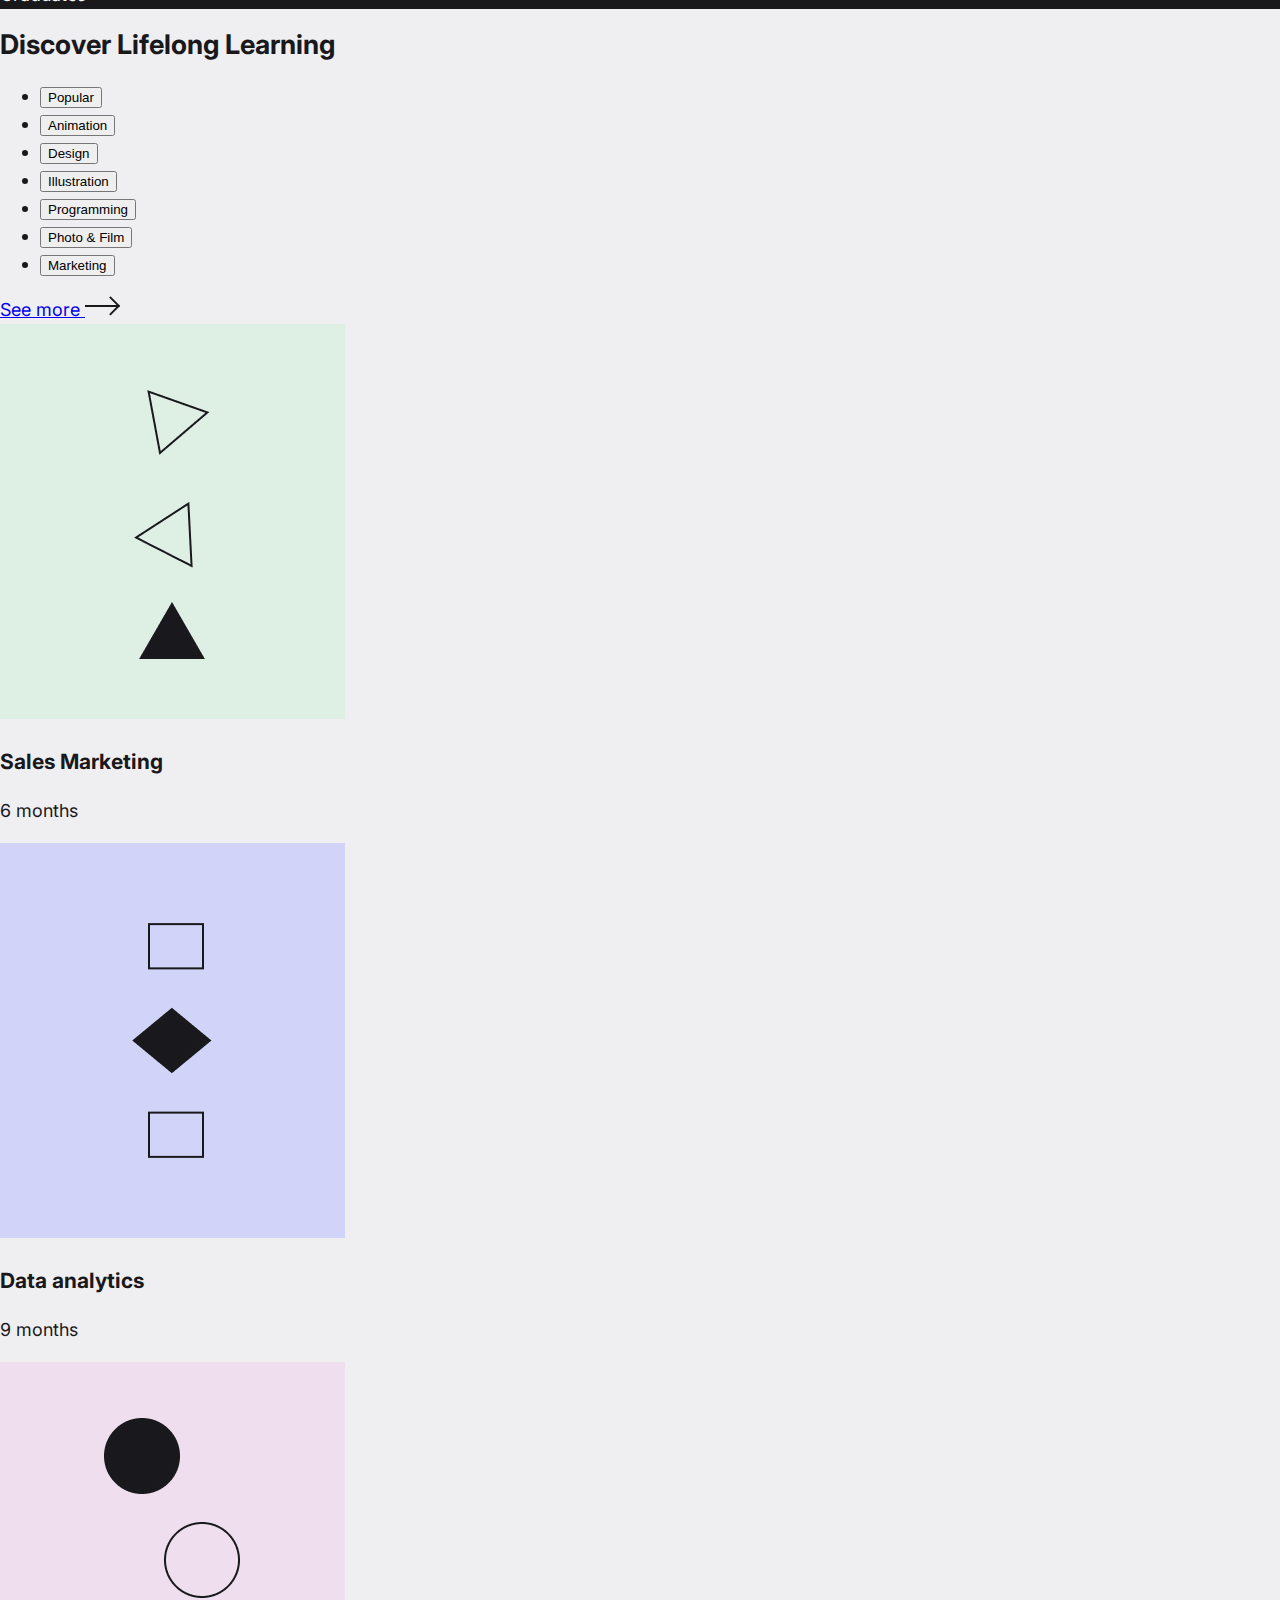
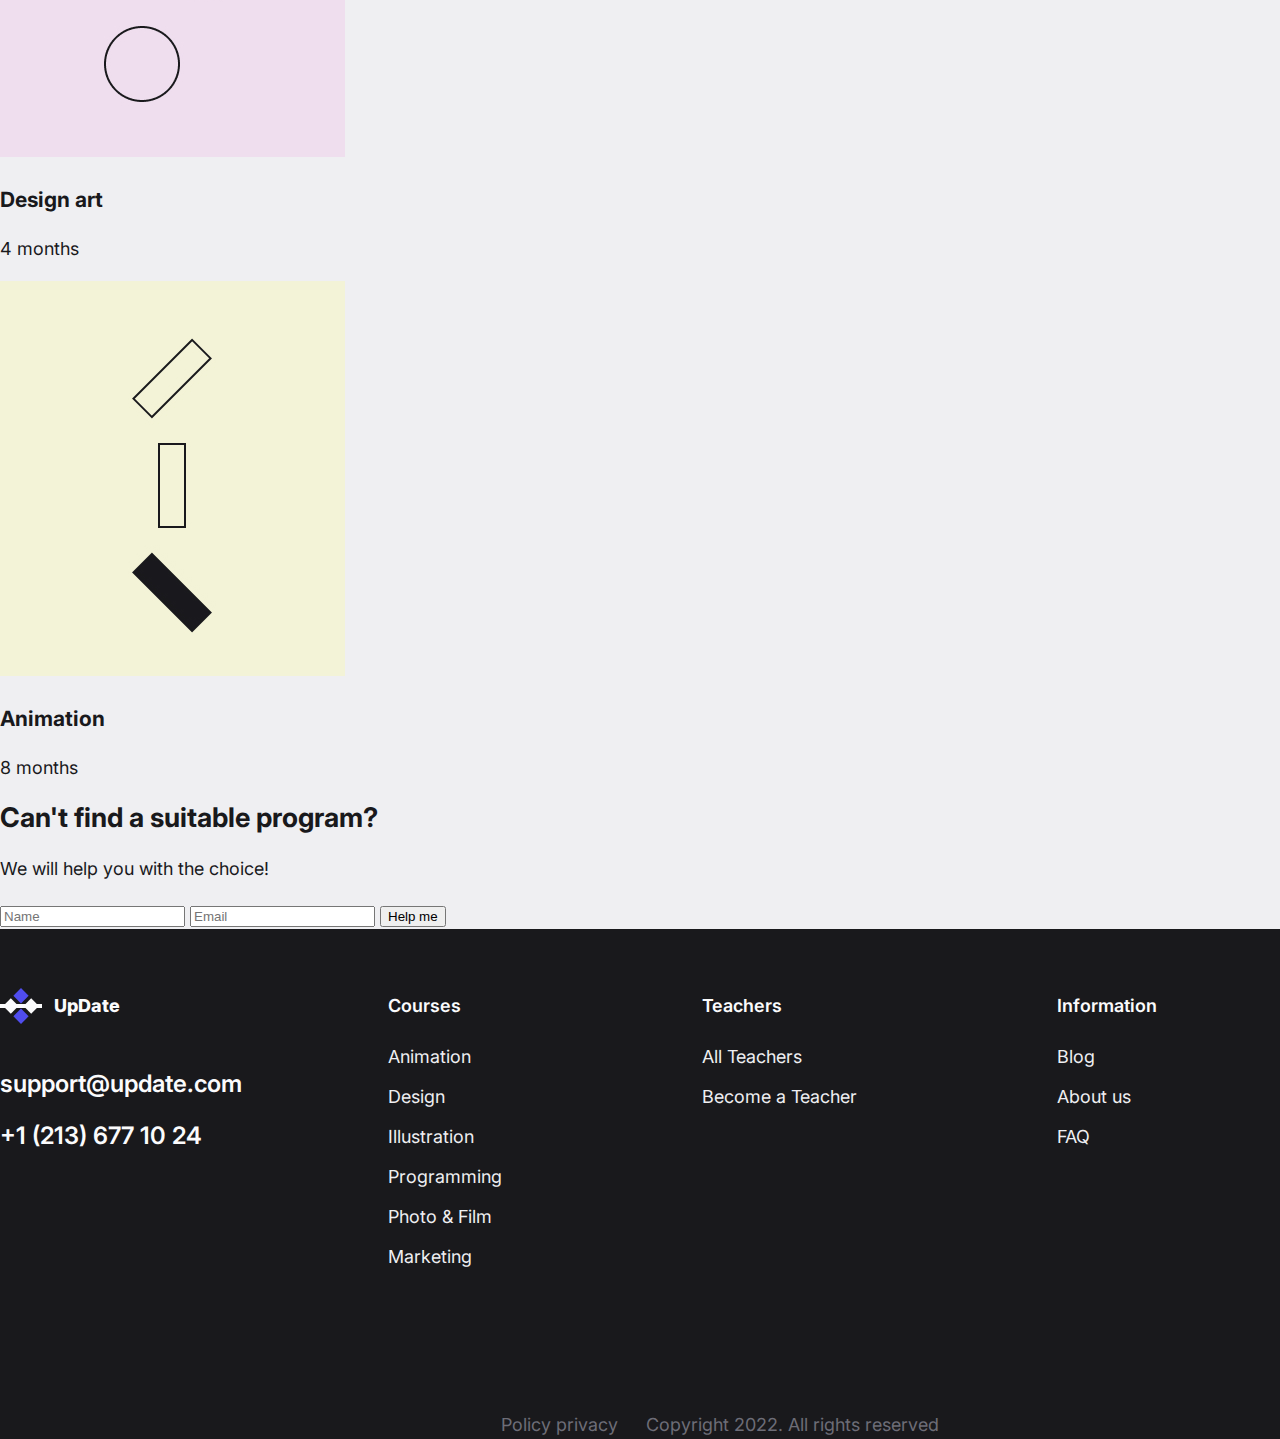
==== commit 5ca6d502: "Lesson 09 is passed" ====
--- a/index.html
+++ b/index.html
@@ -49,20 +49,20 @@
                 <h1 class="offer__title inter-bold" id="heading">
                     Explore thousands of hands-on creative classes.
                 </h1>
-                <p class="offer__description">Start learning for <a href="#">free</a></p>
-                <button class="button">Choose a cource</button>
-                <p class="offer__sale">50%</p>
+                <p class="offer__description">Start learning for <a href="#" class="offer__link inter-bold">free</a></p>
+                <button class="button inter-bold">Choose a cource</button>
+                <p class="offer__sale inter-bold">50%</p>
                 <!-- <p class="offer__time"><time datetime="24 Days 17:44:16"></time></p> -->
-                <p class="offer__time"><time>24 Days 17:44:16</time></p>
+                <p class="offer__time inter-bold"><time>24 Days 17:44:16</time></p>
             </div>
 
             <ul class="offer__list">
-                <li>Marketer</li>
-                <li>Illustrator</li>
-                <li>Animator</li>
-                <li>Programmer</li>
-                <li>Designer</li>
-                <li>Photographer</li>
+                <li class="offer__item inter-semibold offer__marketer">Marketer</li>
+                <li class="offer__item inter-semibold offer__illustrator">Illustrator</li>
+                <li class="offer__item inter-semibold offer__animator">Animator</li>
+                <li class="offer__item inter-semibold offer__programmer">Programmer</li>
+                <li class="offer__item inter-semibold offer__designer">Designer</li>
+                <li class="offer__item inter-semibold offer__photographer">Photographer</li>
             </ul>
         </section>
 
--- a/style/all.css
+++ b/style/all.css
@@ -94,15 +94,105 @@
 .offer {
     display: flex;
     justify-content: space-between;
+    align-items: flex-start; /* ! */
+    padding-bottom: 230px; /* ! */
+    background: url(../img/hero-man.png) 100% 100% no-repeat;
 }
 .offer__holder {
     width: 648px;
+    padding-top: 80px; /* ! */
+    background: url(../img/round-left.png) 100% 100% no-repeat;
+}
+.offer__link {
+    /* font-weight: 700; */
+    text-decoration: none;  /* ! */
+    color: #504DEE;       /* ! */
 }
 .offer__title {
     font-size: 58px;
     line-height: 78px;
     /* font-weight: 700; */
-}
+    margin: 0 0 18px;
+}
+.offer__description {
+    font-size: 18px;    /* ! */
+    line-height: 28px;  /* ! */
+    margin: 0 0 62px;   /* ! */
+}
+.button {
+    background: #504DEE;
+    color: #FBFBFC;
+    border: none;
+    padding: 16px 37px;
+    font-size: 18px;
+    line-height: 22px;
+    /* font-weight: 700; */
+    margin: 0 0 110px;
+}
+.offer__sale {
+    /* font-weight: 700; */
+    font-size: 58px;
+    line-height: 70px;
+    margin: 0;
+}
+.offer__time {
+    font-size: 18px;
+    line-height: 22px;
+    /* font-weight: 700; */
+    margin: 0;
+}
+.offer__list {
+    /* align-self: flex-end; */
+    list-style: none;
+    padding: 0;
+    margin: 0;
+    flex-grow: 1;
+    position: relative;
+}
+.offer__item {
+    position: absolute;
+    border: 2px solid #19191C;
+    padding: 16px 36px;
+    /* font-weight: 600; */
+    font-size: 18px;
+    line-height: 28px;
+}
+.offer__marketer {    
+    top: 20px;
+    right: 20px;
+}
+.offer__illustrator {
+    top: -60px;
+    right: 220px;
+}
+.offer__animator {
+    top: -30px;
+    left: 200px;
+}
+.offer__programmer {
+    top: 50px;
+    left: 120px;
+}
+.offer__designer {
+    /* top: 10px; */
+    /* right: 20px; */
+}
+.offer__photographer {
+    /* top: 20px; */
+    /* right: 20px; */
+}
+.learn {
+    background: #19191C;
+    color: #FBFBFC;
+    padding: 168px 0 0;
+}
+
+
+
+
+
+
+
 /* FOOTER */
 .footer {
     background-color: #19191C;
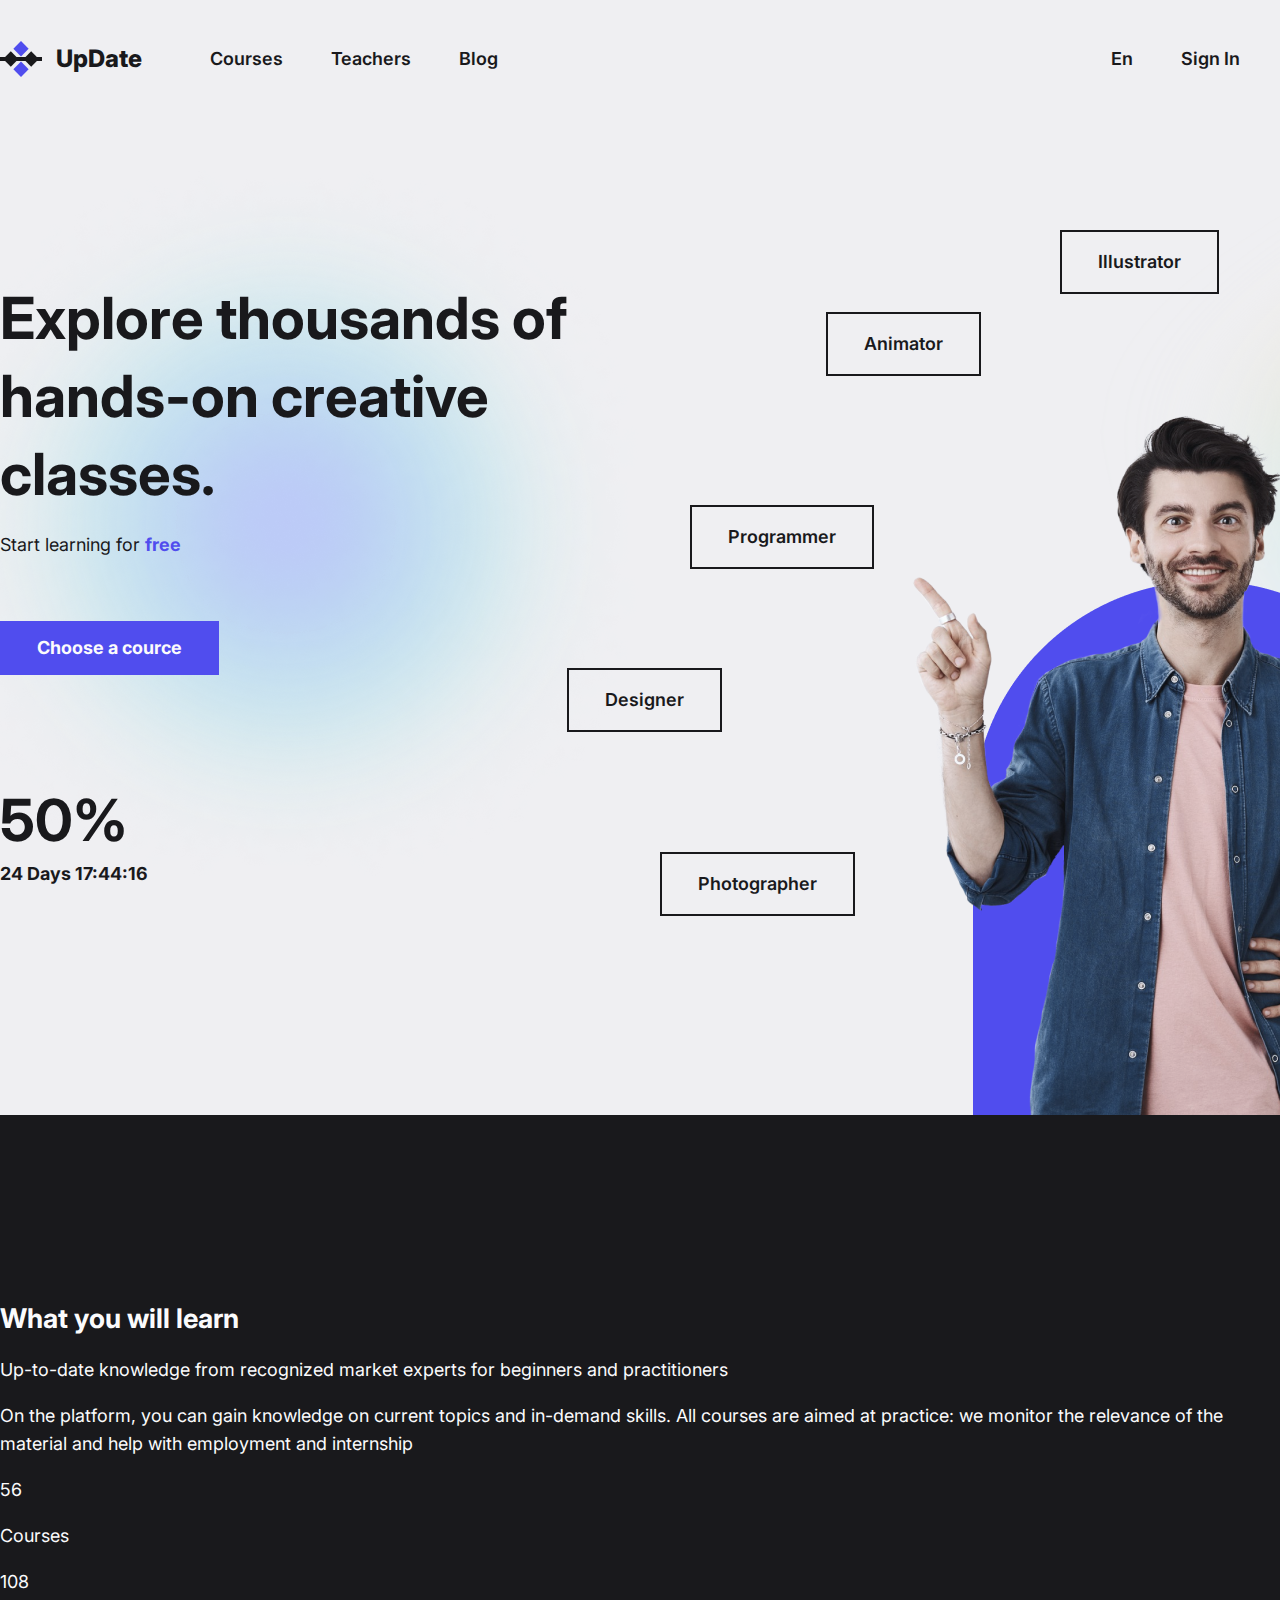
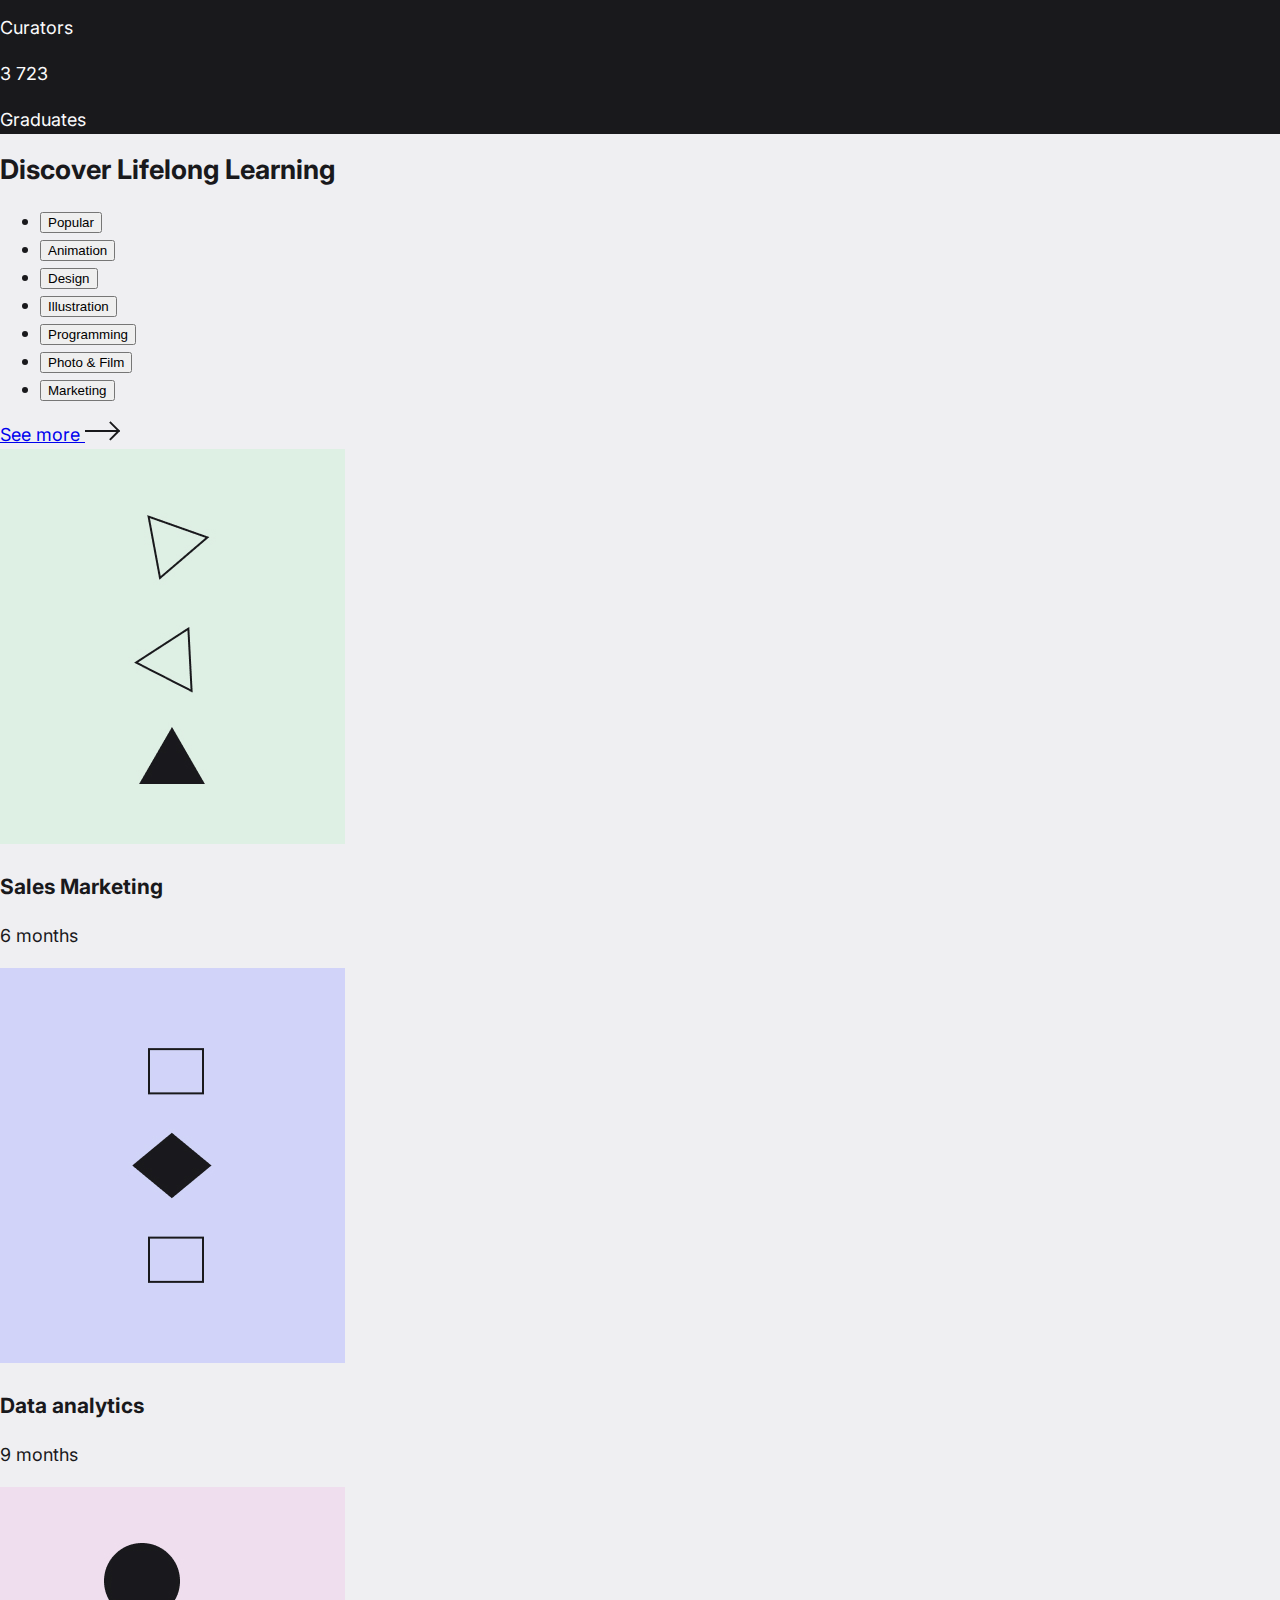
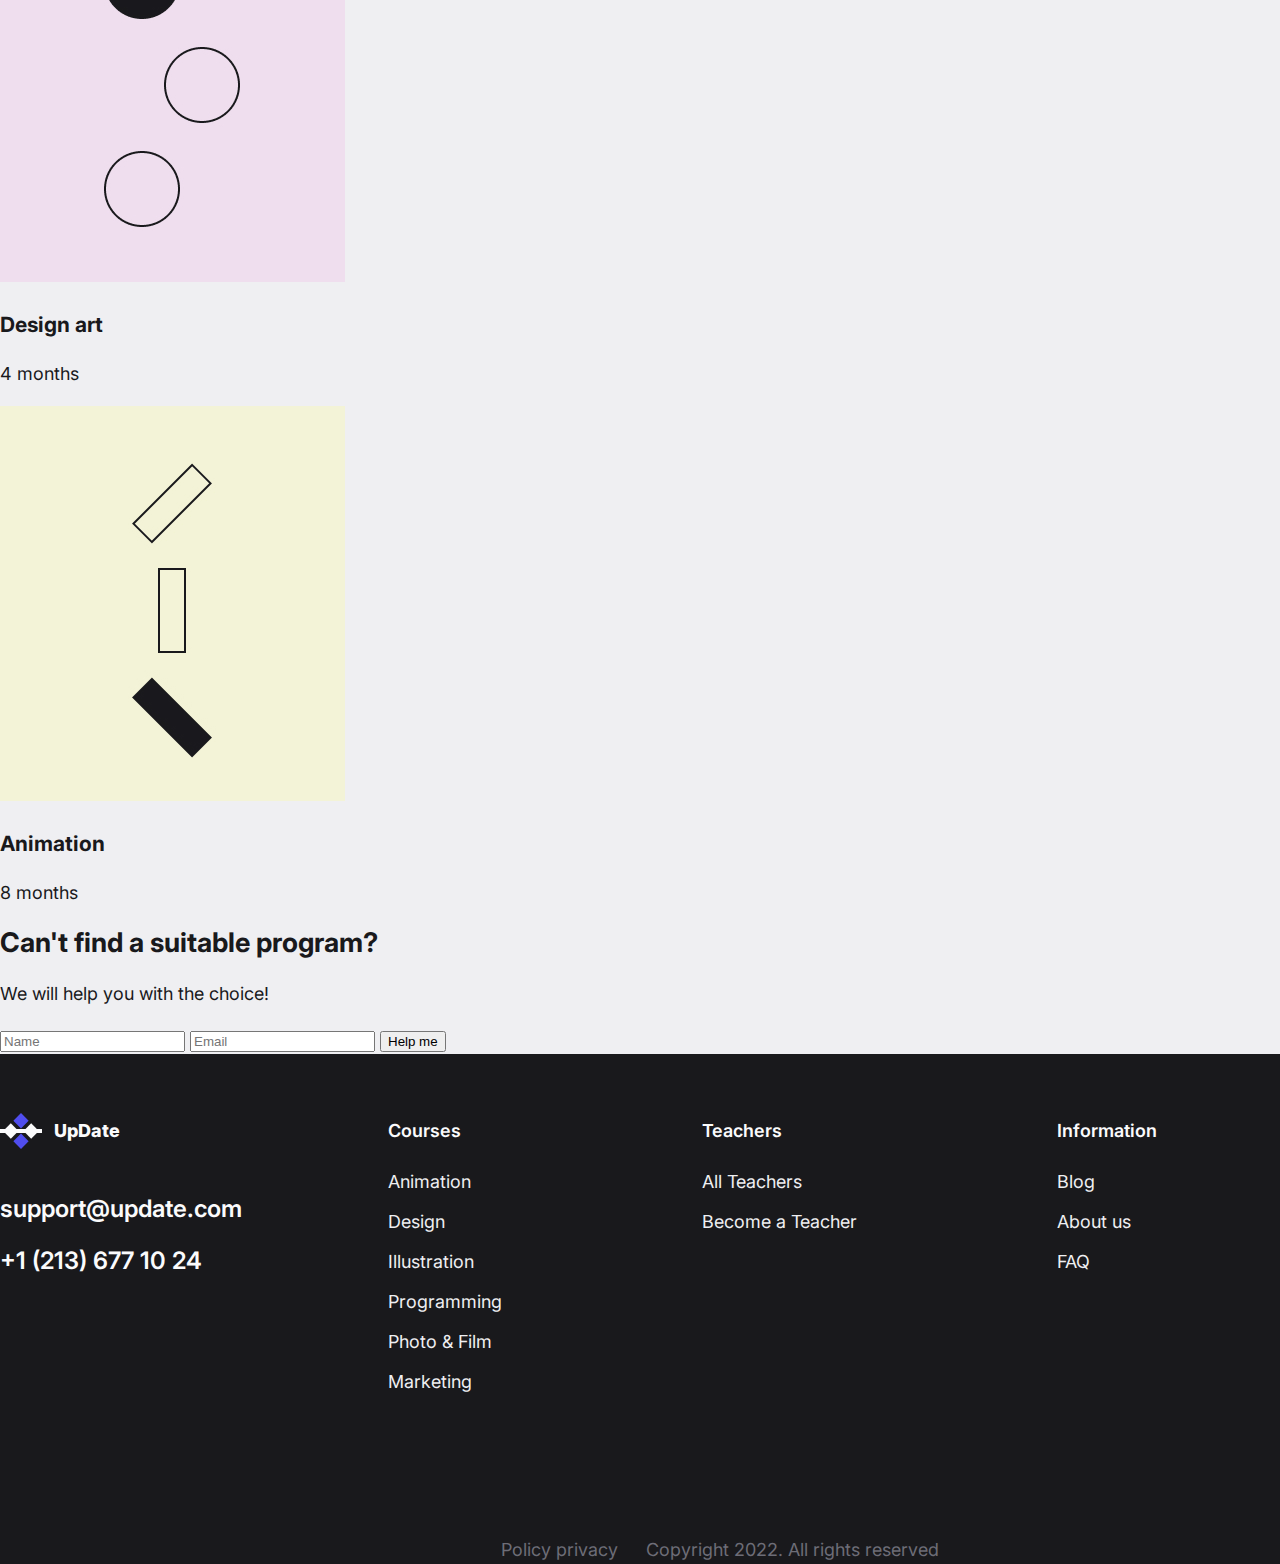
==== commit c362176d: "Offer section is finished" ====
--- a/index.html
+++ b/index.html
@@ -46,6 +46,7 @@
     <main>
         <section class="offer container">
             <div class="offer__holder">
+                
                 <h1 class="offer__title inter-bold" id="heading">
                     Explore thousands of hands-on creative classes.
                 </h1>
@@ -55,7 +56,6 @@
                 <!-- <p class="offer__time"><time datetime="24 Days 17:44:16"></time></p> -->
                 <p class="offer__time inter-bold"><time>24 Days 17:44:16</time></p>
             </div>
-
             <ul class="offer__list">
                 <li class="offer__item inter-semibold offer__marketer">Marketer</li>
                 <li class="offer__item inter-semibold offer__illustrator">Illustrator</li>
@@ -64,6 +64,7 @@
                 <li class="offer__item inter-semibold offer__designer">Designer</li>
                 <li class="offer__item inter-semibold offer__photographer">Photographer</li>
             </ul>
+            <img src="../img/hero-man.png" class="offer__hero-man" alt="man">
         </section>
 
         <section class="learn">
--- a/style/all.css
+++ b/style/all.css
@@ -95,12 +95,13 @@
     display: flex;
     justify-content: space-between;
     align-items: flex-start; /* ! */
-    padding-bottom: 230px; /* ! */
-    background: url(../img/hero-man.png) 100% 100% no-repeat;
+    padding-bottom: 230px;   /* ! */
+    background: url(../img/hero-bg.png) 100% 100% no-repeat;
+    position: relative;
 }
 .offer__holder {
     width: 648px;
-    padding-top: 80px; /* ! */
+    /* padding-top: 80px; ! */
     background: url(../img/round-left.png) 100% 100% no-repeat;
 }
 .offer__link {
@@ -112,7 +113,7 @@
     font-size: 58px;
     line-height: 78px;
     /* font-weight: 700; */
-    margin: 0 0 18px;
+    margin: 197px 0 18px;
 }
 .offer__description {
     font-size: 18px;    /* ! */
@@ -133,13 +134,18 @@
     /* font-weight: 700; */
     font-size: 58px;
     line-height: 70px;
-    margin: 0;
+    margin: 0 0 8px;
 }
 .offer__time {
     font-size: 18px;
     line-height: 22px;
     /* font-weight: 700; */
     margin: 0;
+}
+.offer__hero-man {
+    position: absolute;
+    top: 288px;
+    left: 410px;
 }
 .offer__list {
     /* align-self: flex-end; */
@@ -149,6 +155,19 @@
     flex-grow: 1;
     position: relative;
 }
+.offer__list::after {
+    content: "";
+    position: absolute;
+    width: 404px;
+    height: 404px;
+    top: 202px;
+    right: -202px;
+    z-index: -1;
+    background: url(../img/round-right.png) no-repeat; 
+    background-position: center center;
+    transform: rotate(-30deg);
+    filter: blur(50px);
+}
 .offer__item {
     position: absolute;
     border: 2px solid #19191C;
@@ -158,33 +177,34 @@
     line-height: 28px;
 }
 .offer__marketer {    
-    top: 20px;
-    right: 20px;
+    top: 244px;
+    right: 0px;
 }
 .offer__illustrator {
-    top: -60px;
-    right: 220px;
+    top: 148px;
+    left:  412px;
 }
 .offer__animator {
-    top: -30px;
-    left: 200px;
+    top: 230px;
+    left: 178px;
 }
 .offer__programmer {
-    top: 50px;
-    left: 120px;
+    top: 423px;
+    left: 42px;
 }
 .offer__designer {
-    /* top: 10px; */
-    /* right: 20px; */
+    top: 586px;
+    left: -81px;
 }
 .offer__photographer {
-    /* top: 20px; */
-    /* right: 20px; */
+    top: 770px;
+    left: 12px;
 }
 .learn {
     background: #19191C;
     color: #FBFBFC;
     padding: 168px 0 0;
+    position: relative;
 }
 
 
@@ -312,434 +332,444 @@
 /* } */
 /* --------- OK --------- */
 /* style="display: none;" */
-
-
-
-
-
-
-
-
-
-
-
-
-
-
-
-
-
-
-
-
-
-
-
-
-
-
-
-
-
-
-
-
-
-
-
-
-
-
-
-
-
-
-
-
-
-
-
-
-
-
-
-
-
-
-
-
-
-
-
-
-
-
-
-
-
-
-
-
-
-
-
-
-
-
-
-
-
-
-
-
-
-
-
-
-
-
-
-
-
-
-
-
-
-
-
-
-
-
-
-
-
-
-
-
-
-
-
-
-
-
-
-
-
-
-
-
-
-
-
-
-
-
-
-
-
-
-
-
-
-
-
-
-
-
-
-
-
-
-
-
-
-
-
-
-
-
-
-
-
-
-
-
-
-
-
-
-
-
-
-
-
-
-
-
-
-
-
-
-
-
-
-
-
-
-
-
-
-
-
-
-
-
-
-
-
-
-
-
-
-
-
-
-
-
-
-
-
-
-
-
-
-
-
-
-
-
-
-
-
-
-
-
-
-
-
-
-
-
-
-
-
-
-
-
-
-
-
-
-
-
-
-
-
-
-
-
-
-
-
-
-
-
-
-
-
-
-
-
-
-
-
-
-
-
-
-
-
-
-
-
-
-
-
-
-
-
-
-
-
-
-
-
-
-
-
-
-
-
-
-
-
-
-
-
-
-
-
-
-
-
-
-
-
-
-
-
-
-
-
-
-
-
-
-
-
-
-
-
-
-
-
-
-
-
-
-
-
-
-
-
-
-
-
-
-
-
-
-
-
-
-
-
-
-
-
-
-
-
-
-
-
-
-
-
-
-
-
-
-
-
-
-
-
-
-
-
-
-
-
-
-
-
-
-
-
-
-
-
-
-
-
-
-
-
-
-
-
-
-
-
-
-
-
-
-
-
-
-
-
-
-
-
-
-
-
-
-
-
-
-
-
-
-
-
-
-
-
-
-
-
-
-
-
-
-
-
-
-
-
-
-
-
-
-
-
-
-
-
-
-
-
+/* .offer__holder { */
+    /* background-color: #f38f8f;   */
+/* } */
+/* .offer { */
+    /* background-color: #97f38f;   */
+/* } */
+/* .offer { */
+    /* background-color: #f38f8f;   */
+/* } */
+/* body { */
+    /* background-color: #ababff; */
+/* } */
+/* .header { */
+    /* background-color: #ababff; */
+/* } */
+
+
+
+
+
+
+
+
+
+
+
+
+
+
+
+
+
+
+
+
+
+
+
+
+
+
+
+
+
+
+
+
+
+
+
+
+
+
+
+
+
+
+
+
+
+
+
+
+
+
+
+
+
+
+
+
+
+
+
+
+
+
+
+
+
+
+
+
+
+
+
+
+
+
+
+
+
+
+
+
+
+
+
+
+
+
+
+
+
+
+
+
+
+
+
+
+
+
+
+
+
+
+
+
+
+
+
+
+
+
+
+
+
+
+
+
+
+
+
+
+
+
+
+
+
+
+
+
+
+
+
+
+
+
+
+
+
+
+
+
+
+
+
+
+
+
+
+
+
+
+
+
+
+
+
+
+
+
+
+
+
+
+
+
+
+
+
+
+
+
+
+
+
+
+
+
+
+
+
+
+
+
+
+
+
+
+
+
+
+
+
+
+
+
+
+
+
+
+
+
+
+
+
+
+
+
+
+
+
+
+
+
+
+
+
+
+
+
+
+
+
+
+
+
+
+
+
+
+
+
+
+
+
+
+
+
+
+
+
+
+
+
+
+
+
+
+
+
+
+
+
+
+
+
+
+
+
+
+
+
+
+
+
+
+
+
+
+
+
+
+
+
+
+
+
+
+
+
+
+
+
+
+
+
+
+
+
+
+
+
+
+
+
+
+
+
+
+
+
+
+
+
+
+
+
+
+
+
+
+
+
+
+
+
+
+
+
+
+
+
+
+
+
+
+
+
+
+
+
+
+
+
+
+
+
+
+
+
+
+
+
+
+
+
+
+
+
+
+
+
+
+
+
+
+
+
+
+
+
+
+
+
+
+
+
+
+
+
+
+
+
+
+
+
+
+
+
+
+
+
+
+
+
+
+
+
+
+
+
+
+
+
+
+
+
+
+
+
+
+
+
+
+
+
+
+
+
+
+
+
+
+
+
+
+
+
+
+
+
+
+
+
+
+
+
+
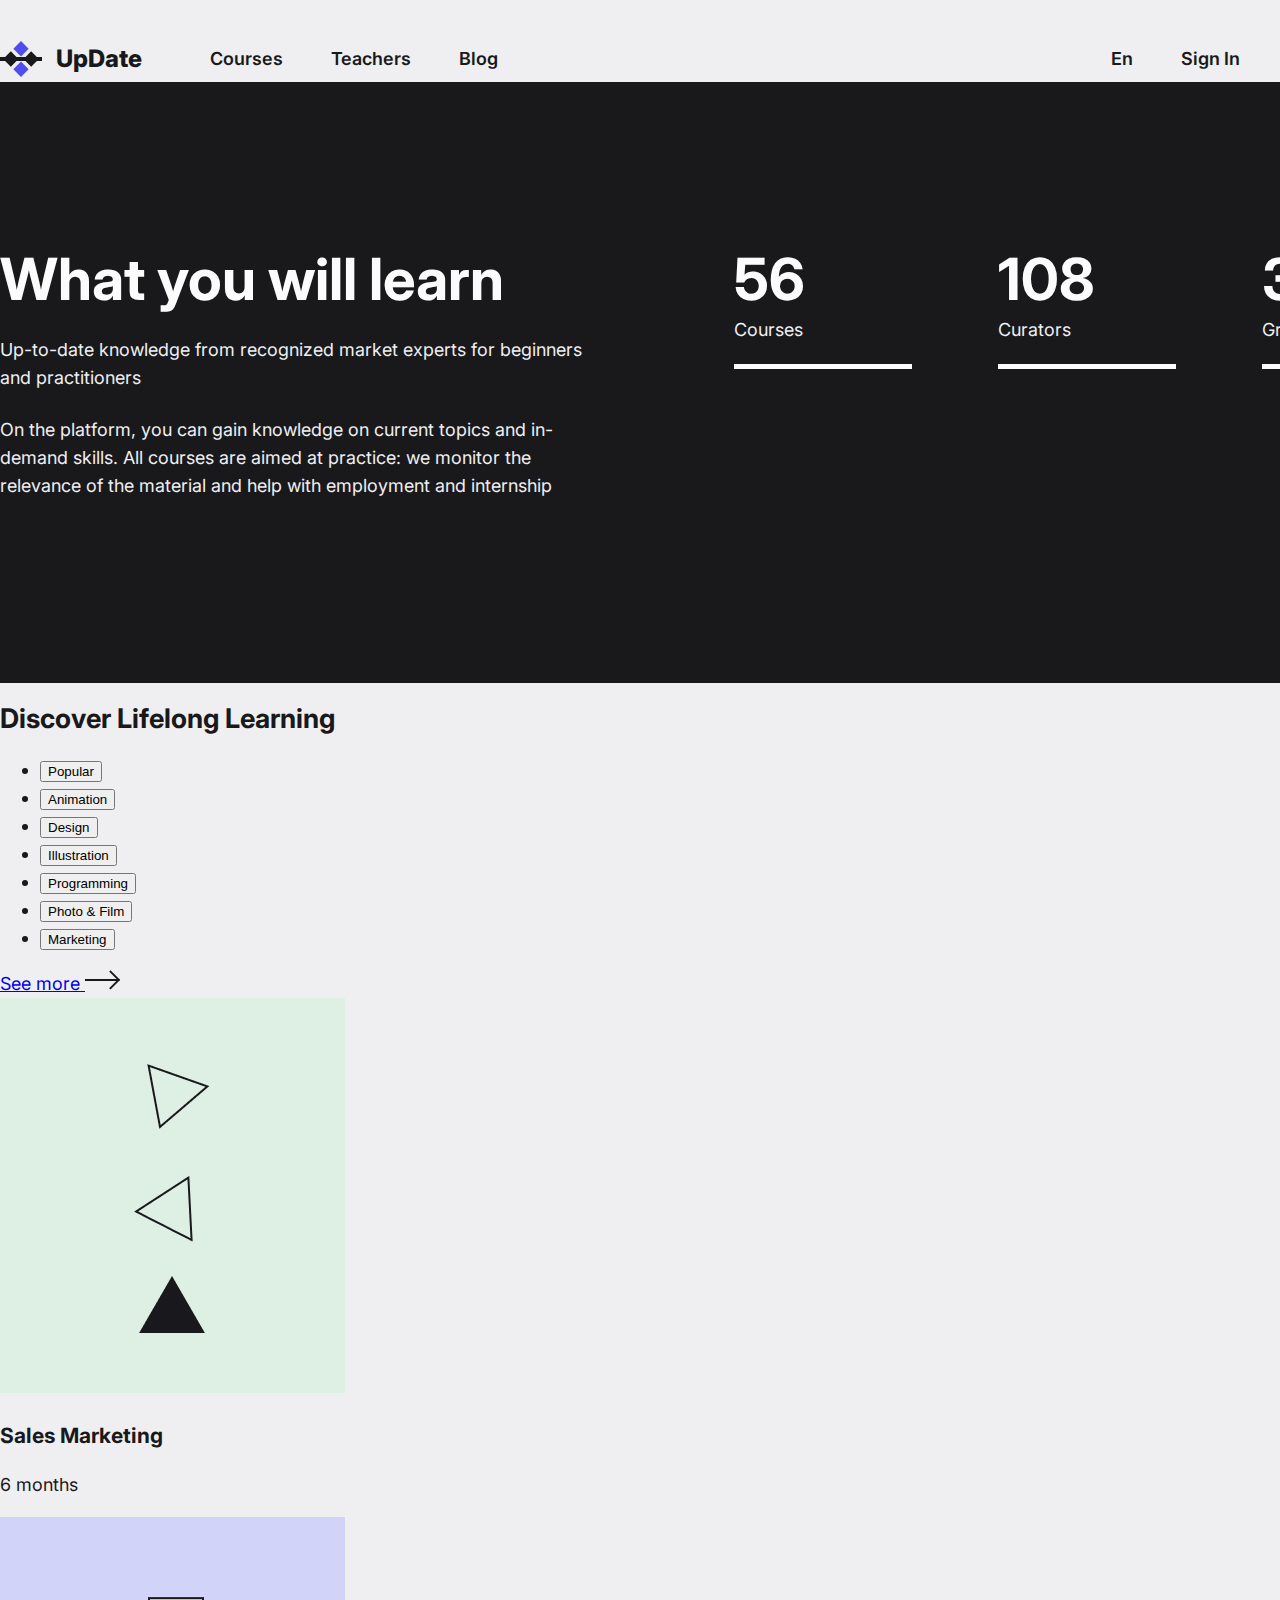
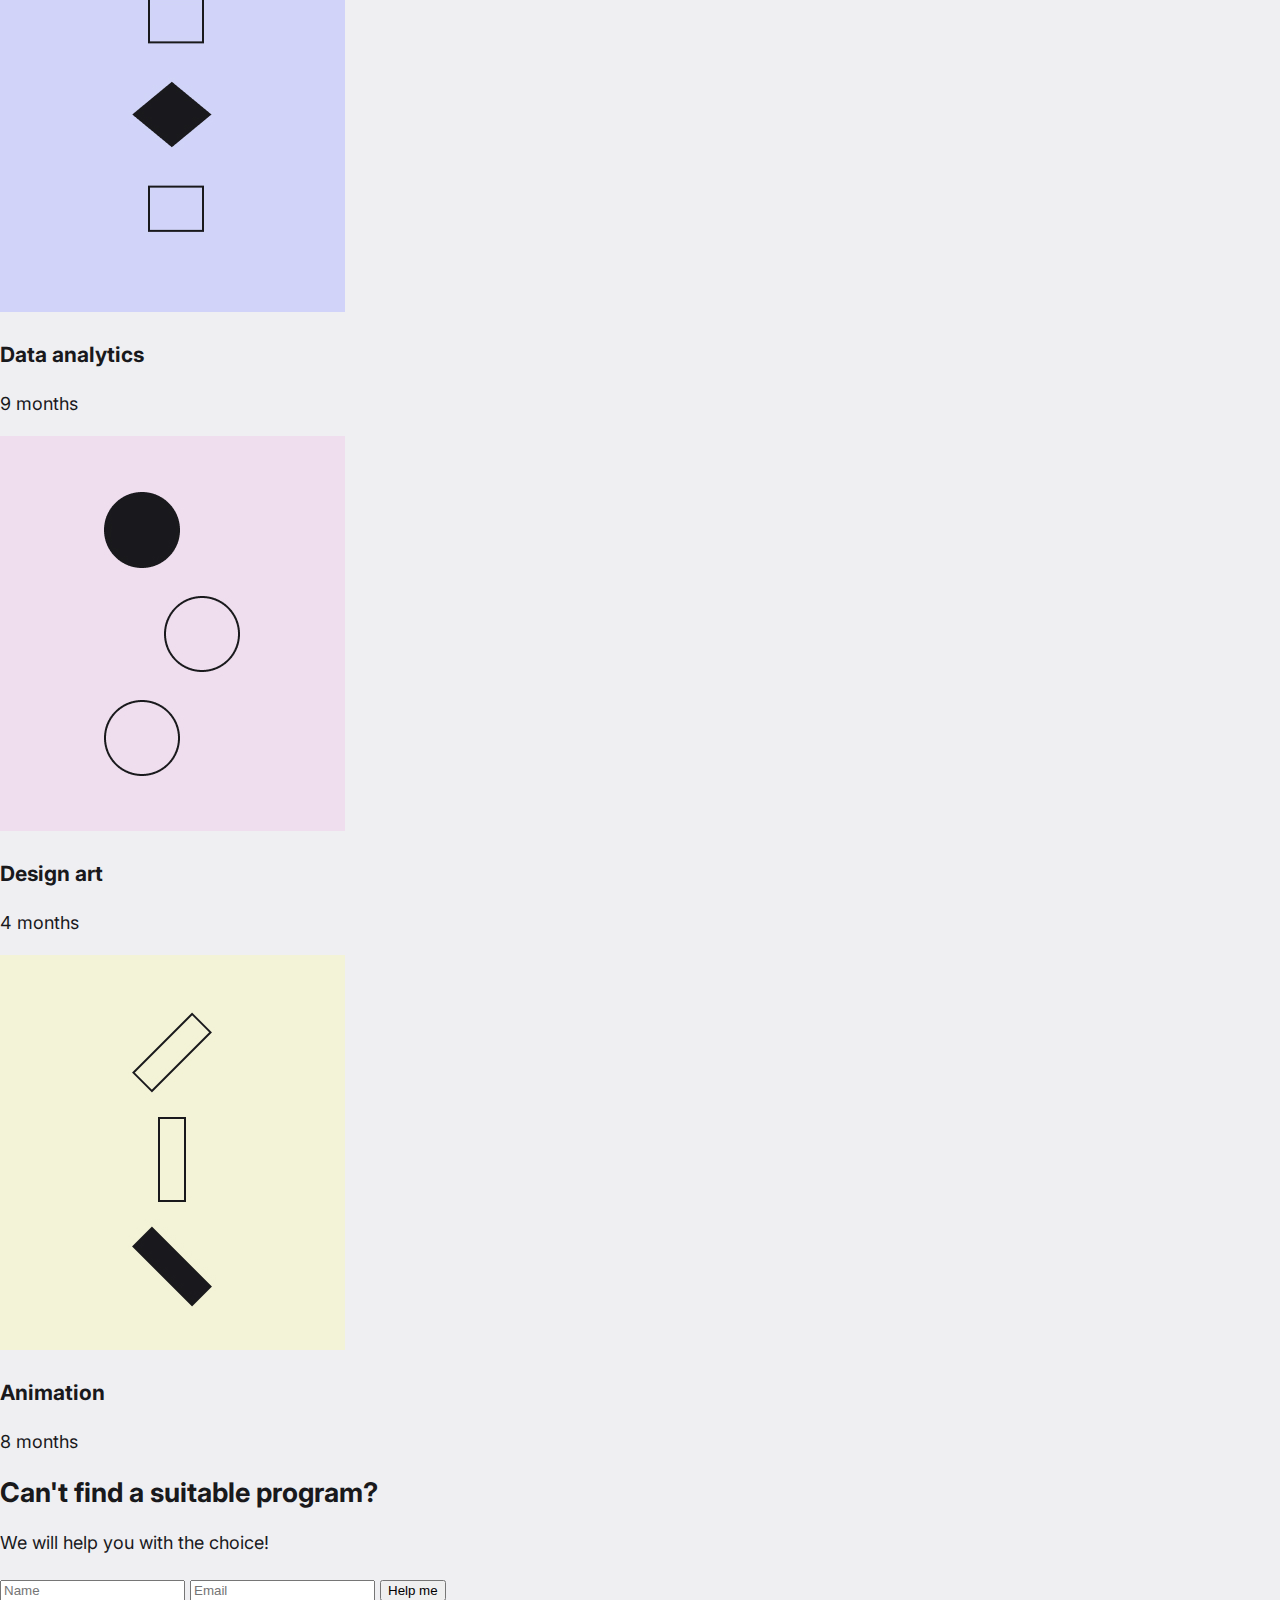
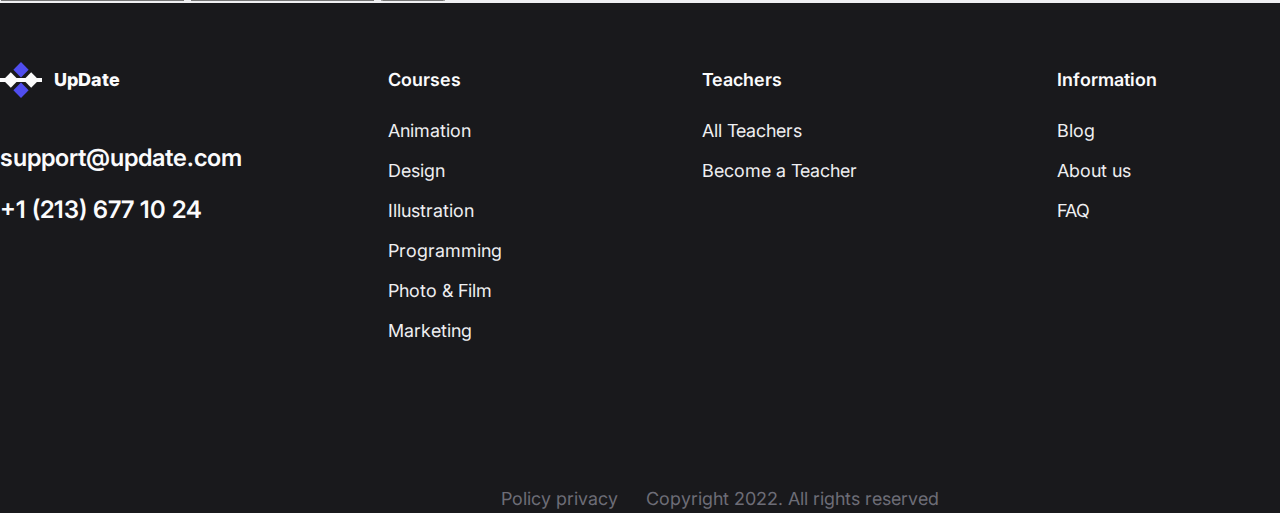
==== commit 62a2a9d5: "Learn section is finished" ====
--- a/index.html
+++ b/index.html
@@ -44,9 +44,8 @@
     </header>
 
     <main>
-        <section class="offer container">
-            <div class="offer__holder">
-                
+        <section class="offer container" style="display: none;">
+            <div class="offer__holder">                
                 <h1 class="offer__title inter-bold" id="heading">
                     Explore thousands of hands-on creative classes.
                 </h1>
@@ -68,27 +67,31 @@
         </section>
 
         <section class="learn">
-            <div class="learn__text">
-                <h2 class="learn__title">What you will learn</h2>
-                <p class="learn__description">
-                    Up-to-date knowledge from recognized market experts for beginners and practitioners
-                </p>
-                <p class="learn__description">
-                    On the platform, you can gain knowledge on current topics and in-demand skills. All courses are aimed at practice: we monitor the relevance of the material and help with employment and internship
-                </p>
-            </div>
-            <div class="learn__counters">
-                <div class="learn__counter-item">
-                    <p class="learn__counter-number">56</p>
-                    <p class="learn__counter-description">Courses</p>
-                </div>
-                <div class="learn__counter-item">
-                    <p class="learn__counter-number">108</p>
-                    <p class="learn__counter-description">Curators</p>
-                </div>
-                <div class="learn__counter-item">
-                    <p class="learn__counter-number">3 723</p>
-                    <p class="learn__counter-description">Graduates</p>
+            <div class="container">
+                <div class="learn__section">
+                    <div class="learn__text">
+                        <h2 class="learn__title inter-bold">What you will learn</h2>
+                        <p class="learn__description inter-regular">
+                            Up-to-date knowledge from recognized market experts for beginners and practitioners
+                        </p>
+                        <p class="learn__description inter-regular">
+                            On the platform, you can gain knowledge on current topics and in-demand skills. All courses are aimed at practice: we monitor the relevance of the material and help with employment and internship
+                        </p>
+                    </div>
+                    <div class="learn__counters">
+                        <div class="learn__counter-item">
+                            <p class="learn__counter-number inter-bold">56</p>
+                            <p class="learn__counter-description inter-regular">Courses</p>
+                        </div>
+                        <div class="learn__counter-item">
+                            <p class="learn__counter-number inter-bold">108</p>
+                            <p class="learn__counter-description inter-regular">Curators</p>
+                        </div>
+                        <div class="learn__counter-item">
+                            <p class="learn__counter-number inter-bold">3 723</p>
+                            <p class="learn__counter-description inter-regular">Graduates</p>
+                        </div>
+                    </div>
                 </div>
             </div>
         </section>
--- a/style/all.css
+++ b/style/all.css
@@ -203,12 +203,90 @@
 .learn {
     background: #19191C;
     color: #FBFBFC;
-    padding: 168px 0 0;
-    position: relative;
-}
-
-
-
+    padding: 168px 0 159px;
+    position: relative; /* for offer__hero-man z-index */
+}
+.learn__section {
+    display: flex;
+    justify-content: space-between;
+}
+.learn__title {
+    /* font-weight: 700; */
+    font-size: 58px;
+    line-height: 1;
+    color: #FBFBFC;
+    margin: 0 0 28px;
+}
+.learn__description {
+    /* font-weight: 400; */
+    font-size: 18px;
+    line-height: 28px;
+    color: #EFEFF2;
+    margin: 0 0 24px;
+    max-width: 588px;
+}
+.learn__counters {
+    display: flex;
+    gap: 86px;
+}
+.learn__counter-item {
+    width: 178px;
+    height: 119px;
+    border-bottom: 5px solid #FBFBFC;
+    box-sizing: border-box;
+}
+.learn__counter-number {
+    /* font-weight: 700; */
+    font-size: 58px;
+    line-height: 1;
+    color: #FBFBFC;
+    margin: 0;
+}
+.learn__counter-description {
+    /* font-weight: 400; */
+    font-size: 18px;
+    line-height: 28px;
+    color: #EFEFF2;
+    margin: 8px 0 0px;
+}
+. {
+
+}
+. {
+
+}
+. {
+
+}
+. {
+
+}
+. {
+
+}
+. {
+
+}
+. {
+
+}. {
+
+}
+. {
+
+}
+. {
+
+}
+. {
+
+}
+. {
+
+}
+. {
+
+}
 
 
 
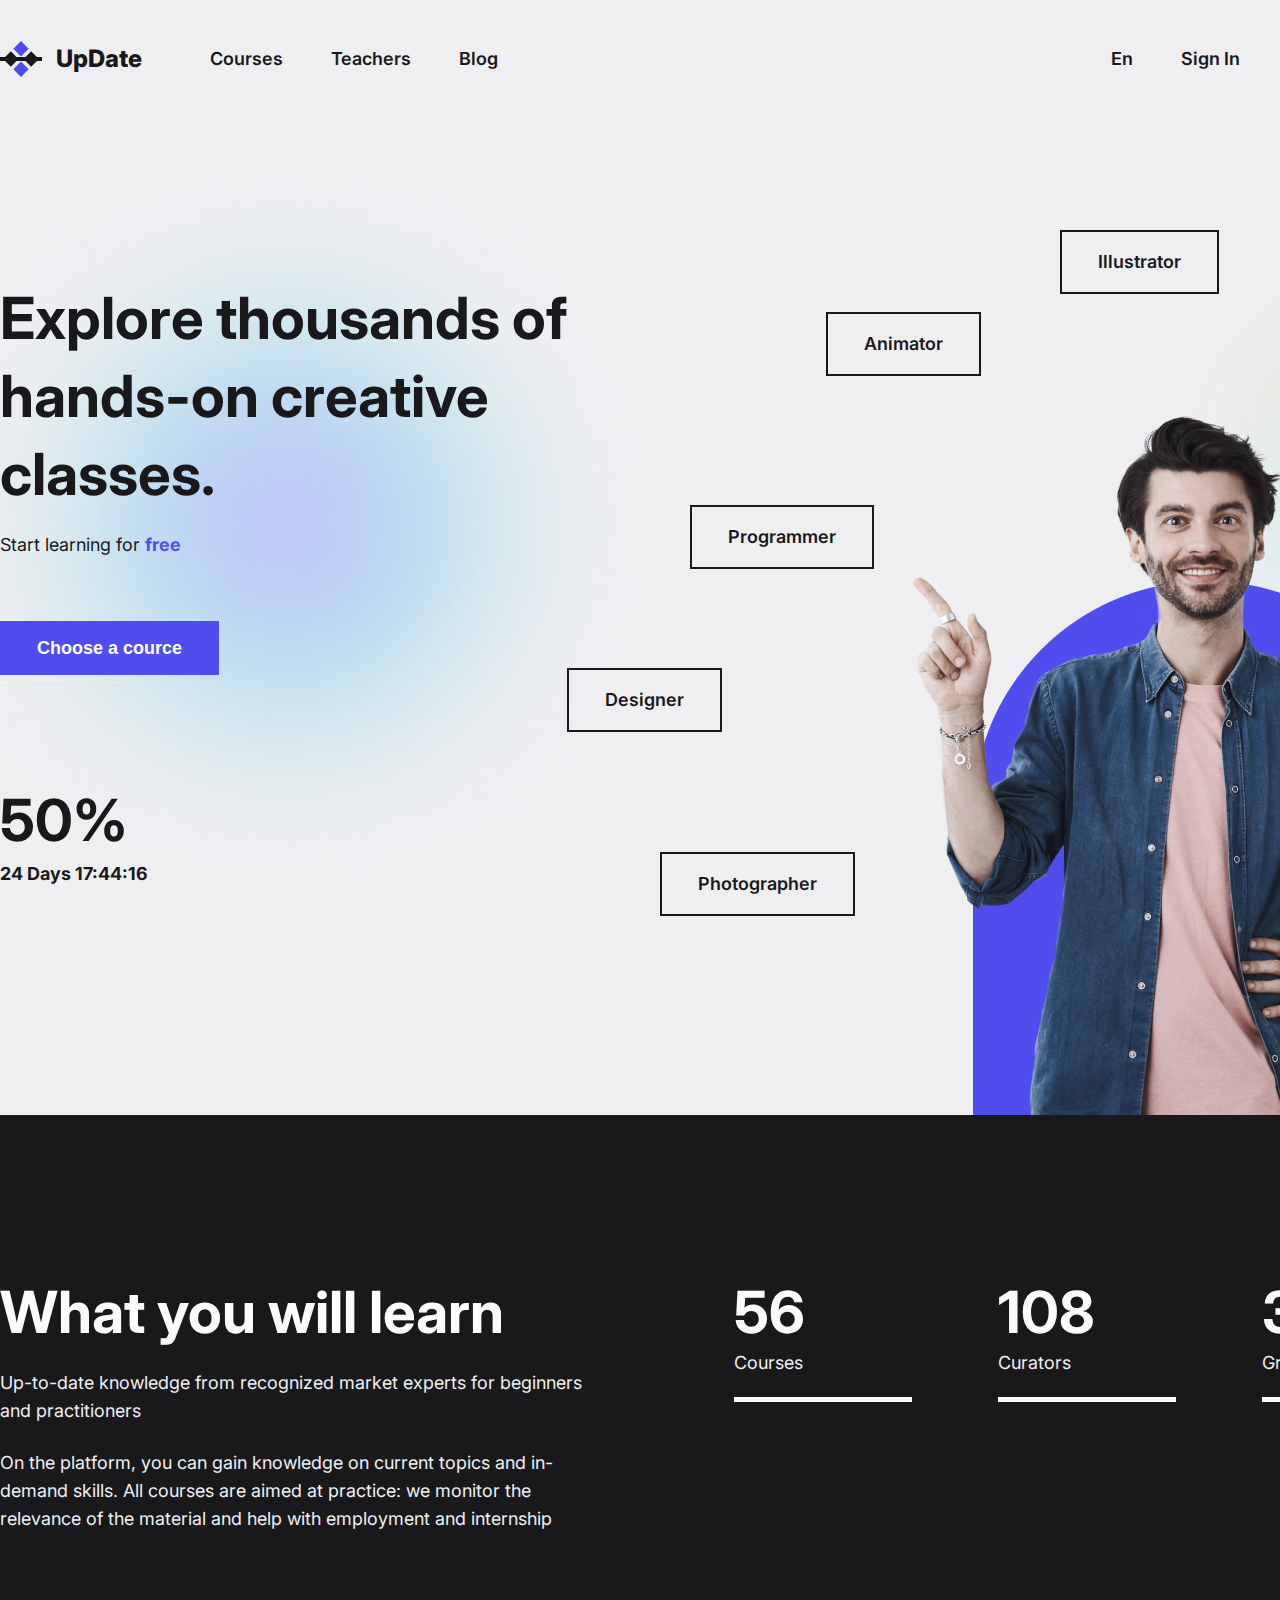
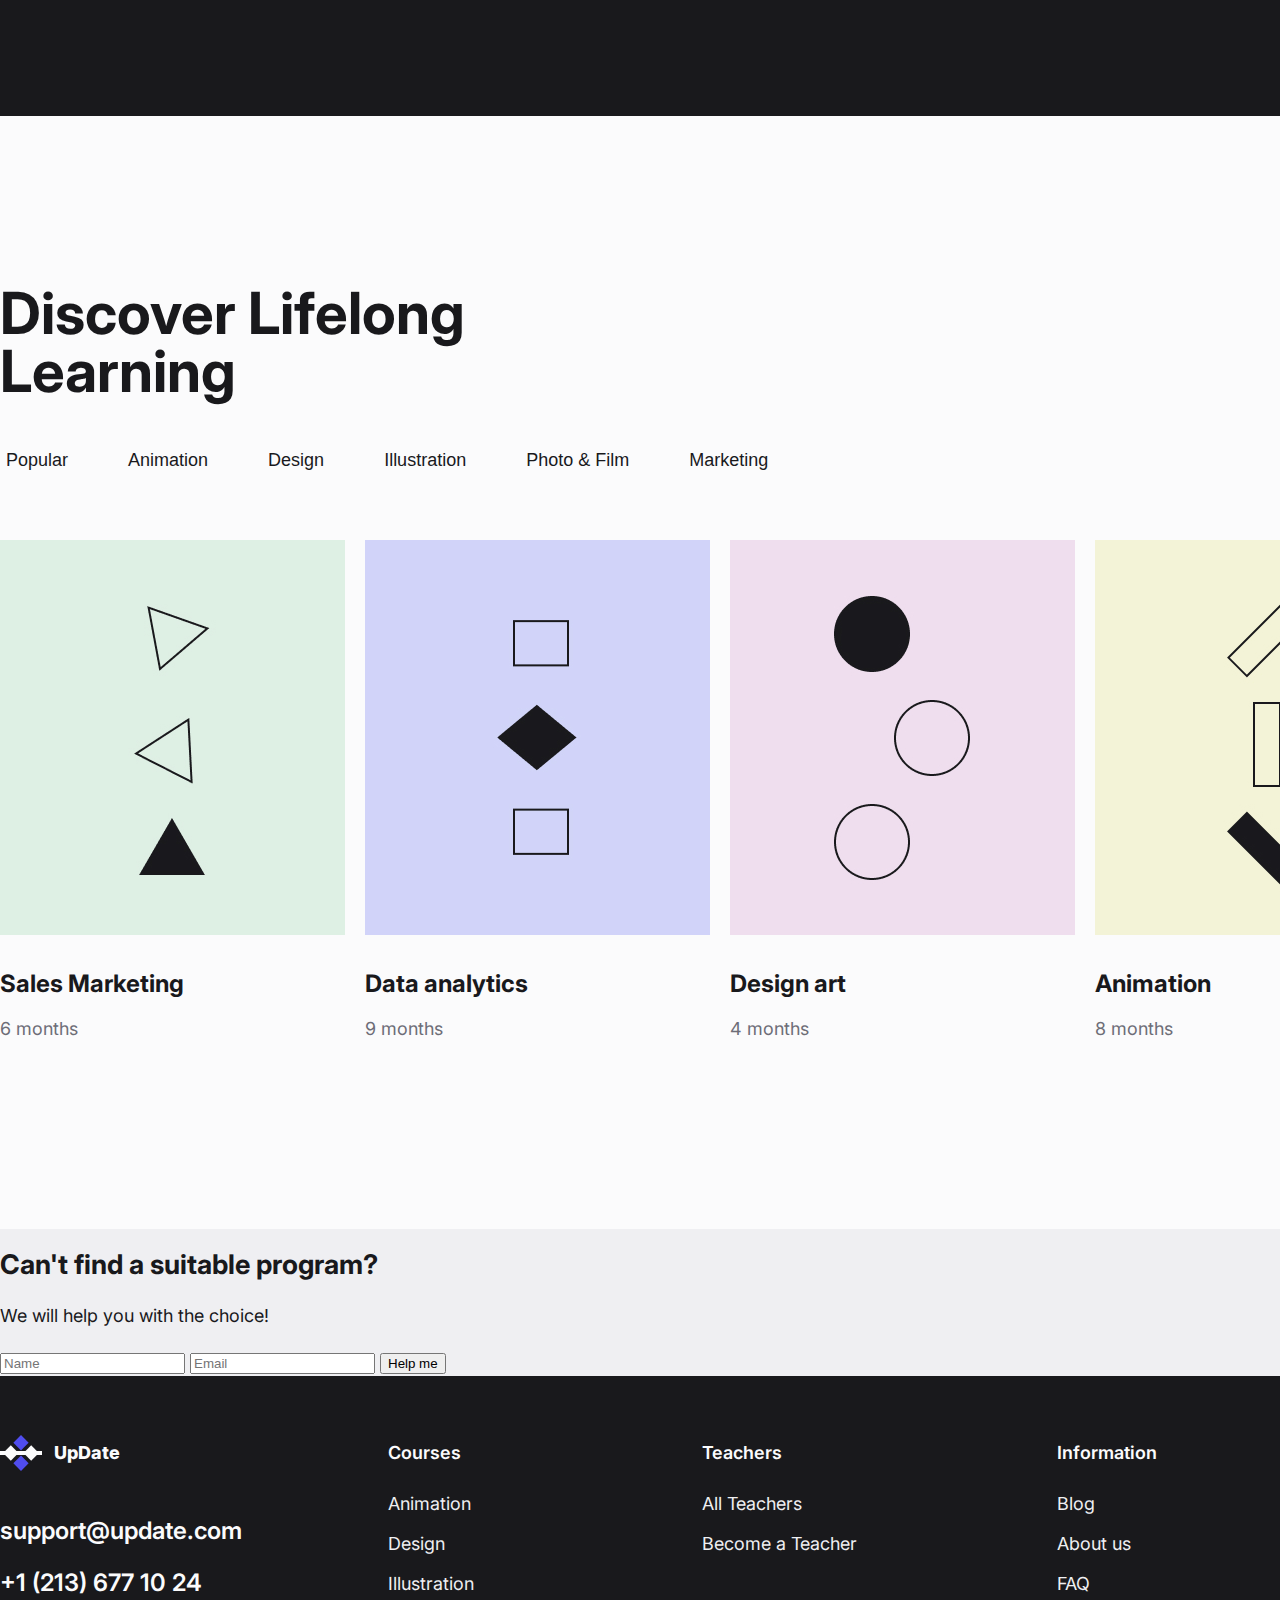
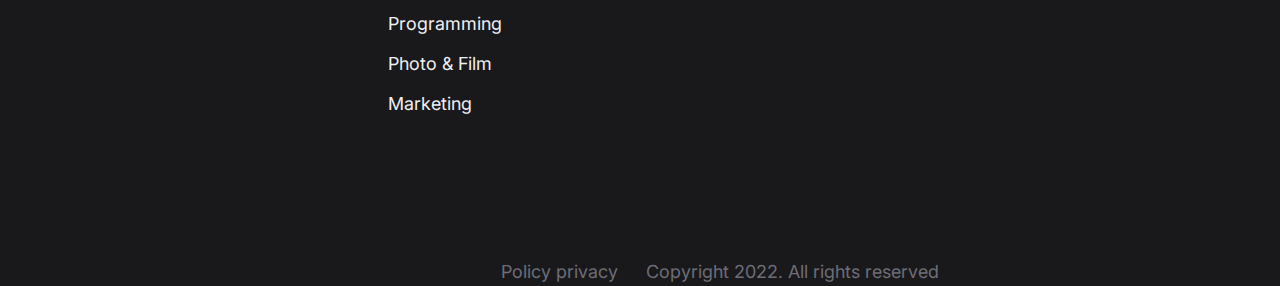
==== commit 22e27ca4: "Discover section is finished" ====
--- a/index.html
+++ b/index.html
@@ -12,12 +12,12 @@
 <body>
     <header class="container header">
         <div class="header__box">
-            <a class="logo inter-extrabold" href="index.html">
+            <a class="logo" href="index.html">
                 <img src="img/logo.svg" alt="logo">
                 UpDate
             </a>
             <nav class="nav">
-                <ul class="nav__list inter-semibold">
+                <ul class="nav__list">
                     <li>
                         <a class="link" href="#">Courses</a>
                     </li>
@@ -31,37 +31,38 @@
             </nav>
         </div>
         <div class="btn-box">
-            <a class="header__link inter-semibold" href="#">
+            <a class="header__link" href="#">
                 En
             </a>
-            <a class="header__link inter-semibold" href="#">
+            <a class="header__link" href="#">
                 Sign In
             </a>
-            <a class="header__btn inter-bold" href="#">
+            <a class="header__btn" href="#">
                 Trial free
             </a>
         </div>
     </header>
 
     <main>
-        <section class="offer container" style="display: none;">
-            <div class="offer__holder">                
-                <h1 class="offer__title inter-bold" id="heading">
+        <!-- <section class="offer container" style="display: none;"> -->
+        <section class="offer container">
+            <div class="offer__holder">               
+                <h1 class="offer__title" id="heading">
                     Explore thousands of hands-on creative classes.
                 </h1>
-                <p class="offer__description">Start learning for <a href="#" class="offer__link inter-bold">free</a></p>
-                <button class="button inter-bold">Choose a cource</button>
-                <p class="offer__sale inter-bold">50%</p>
+                <p class="offer__description">Start learning for <a href="#" class="offer__link">free</a></p>
+                <button class="button">Choose a cource</button>
+                <p class="offer__sale">50%</p>
                 <!-- <p class="offer__time"><time datetime="24 Days 17:44:16"></time></p> -->
-                <p class="offer__time inter-bold"><time>24 Days 17:44:16</time></p>
+                <p class="offer__time"><time>24 Days 17:44:16</time></p>
             </div>
             <ul class="offer__list">
-                <li class="offer__item inter-semibold offer__marketer">Marketer</li>
-                <li class="offer__item inter-semibold offer__illustrator">Illustrator</li>
-                <li class="offer__item inter-semibold offer__animator">Animator</li>
-                <li class="offer__item inter-semibold offer__programmer">Programmer</li>
-                <li class="offer__item inter-semibold offer__designer">Designer</li>
-                <li class="offer__item inter-semibold offer__photographer">Photographer</li>
+                <li class="offer__item offer__marketer">Marketer</li>
+                <li class="offer__item offer__illustrator">Illustrator</li>
+                <li class="offer__item offer__animator">Animator</li>
+                <li class="offer__item offer__programmer">Programmer</li>
+                <li class="offer__item offer__designer">Designer</li>
+                <li class="offer__item offer__photographer">Photographer</li>
             </ul>
             <img src="../img/hero-man.png" class="offer__hero-man" alt="man">
         </section>
@@ -70,26 +71,26 @@
             <div class="container">
                 <div class="learn__section">
                     <div class="learn__text">
-                        <h2 class="learn__title inter-bold">What you will learn</h2>
-                        <p class="learn__description inter-regular">
+                        <h2 class="learn__title">What you will learn</h2>
+                        <p class="learn__description">
                             Up-to-date knowledge from recognized market experts for beginners and practitioners
                         </p>
-                        <p class="learn__description inter-regular">
+                        <p class="learn__description">
                             On the platform, you can gain knowledge on current topics and in-demand skills. All courses are aimed at practice: we monitor the relevance of the material and help with employment and internship
                         </p>
                     </div>
                     <div class="learn__counters">
                         <div class="learn__counter-item">
-                            <p class="learn__counter-number inter-bold">56</p>
-                            <p class="learn__counter-description inter-regular">Courses</p>
+                            <p class="learn__counter-number">56</p>
+                            <p class="learn__counter-description">Courses</p>
                         </div>
                         <div class="learn__counter-item">
-                            <p class="learn__counter-number inter-bold">108</p>
-                            <p class="learn__counter-description inter-regular">Curators</p>
+                            <p class="learn__counter-number">108</p>
+                            <p class="learn__counter-description">Curators</p>
                         </div>
                         <div class="learn__counter-item">
-                            <p class="learn__counter-number inter-bold">3 723</p>
-                            <p class="learn__counter-description inter-regular">Graduates</p>
+                            <p class="learn__counter-number">3 723</p>
+                            <p class="learn__counter-description">Graduates</p>
                         </div>
                     </div>
                 </div>
@@ -97,42 +98,48 @@
         </section>
 
         <section class="discover">
-            <h2 class="discover__title">Discover Lifelong Learning</h2>
-            <ul class="discover__list">
-                <li><button class="discover__button">Popular</button></li>
-                <li><button class="discover__button">Animation</button></li>
-                <li><button class="discover__button">Design</button></li>
-                <li><button class="discover__button">Illustration</button></li>
-                <li><button class="discover__button">Programming</button></li>
-                <li><button class="discover__button">Photo & Film</button></li>
-                <li><button class="discover__button">Marketing</button></li>
-            </ul>
-            <a href="#">
-                See more
-                <img src="img/see_more_arrow.svg" alt="see more">
-            </a>
-            
-            <div class="discover__cards">
-                <article class="discover__card-item">
-                    <img src="img/card-img-1.jpg" alt="Sales Marketing">
-                    <h3 class="discover__card-title">Sales Marketing</h3>
-                    <p class="discover__card-lenght">6 months</p>
-                </article>
-                <article class="discover__card-item">
-                    <img src="img/card-img-2.jpg" alt="Data analytics">
-                    <h3 class="discover__card-title">Data analytics</h3>
-                    <p class="discover__card-lenght">9 months</p>
-                </article>
-                <article class="discover__card-item">
-                    <img src="img/card-img-3.jpg" alt="Design art">
-                    <h3 class="discover__card-title">Design art</h3>
-                    <p class="discover__card-lenght">4 months</p>
-                </article>
-                <article class="discover__card-item">
-                    <img src="img/card-img-4.jpg" alt="Animation">
-                    <h3 class="discover__card-title">Animation</h3>
-                    <p class="discover__card-lenght">8 months</p>
-                </article>
+            <div class="discover__section container">
+                <h2 class="discover__title">Discover Lifelong Learning</h2>
+
+                <div class="discover__menu">
+                    <ul class="discover__list">
+                        <li><button class="discover__button">Popular</button></li>
+                        <li><button class="discover__button">Animation</button></li>
+                        <li><button class="discover__button">Design</button></li>
+                        <li><button class="discover__button">Illustration</button></li>
+                        <li><button class="discover__button">Photo & Film</button></li>
+                        <li><button class="discover__button">Marketing</button></li>
+                    </ul>
+                    <div class="discover__see-more">
+                        <a href="#">
+                            See more
+                            <img src="img/see_more_arrow.svg" alt="see more">
+                        </a>
+                    </div>
+                </div>
+                
+                <div class="discover__cards">
+                    <article class="discover__card-item">
+                        <img src="img/card-img-1.jpg" alt="Sales Marketing">
+                        <h3 class="discover__card-title">Sales Marketing</h3>
+                        <p class="discover__card-lenght">6 months</p>
+                    </article>
+                    <article class="discover__card-item">
+                        <img src="img/card-img-2.jpg" alt="Data analytics">
+                        <h3 class="discover__card-title">Data analytics</h3>
+                        <p class="discover__card-lenght">9 months</p>
+                    </article>
+                    <article class="discover__card-item">
+                        <img src="img/card-img-3.jpg" alt="Design art">
+                        <h3 class="discover__card-title">Design art</h3>
+                        <p class="discover__card-lenght">4 months</p>
+                    </article>
+                    <article class="discover__card-item">
+                        <img src="img/card-img-4.jpg" alt="Animation">
+                        <h3 class="discover__card-title">Animation</h3>
+                        <p class="discover__card-lenght">8 months</p>
+                    </article>
+                </div>
             </div>
 
         </section>
@@ -157,20 +164,20 @@
         <div class="footer__container container">
             <div class="footer__content">
                 <div class="contacts-block">
-                        <a class="footer__logo inter-extrabold" href="index.html">
+                        <a class="footer__logo" href="index.html">
                             <img src="img/logo-footer.svg" alt="logo">
                             UpDate
                         </a>
     
                     <div class="contacts">
-                        <a class="contacts-mail inter-semibold" href="mailto:support@update.com">support@update.com</a>
-                        <a class="contacts-tel inter-semibold" href="tel:12136771024">+1 (213) 677 10 24</a>
+                        <a class="contacts-mail" href="mailto:support@update.com">support@update.com</a>
+                        <a class="contacts-tel" href="tel:12136771024">+1 (213) 677 10 24</a>
                     </div>
                 </div>
-        
+                            
                 <div class="sitemap">
                     <div>
-                        <h6 class="sitemap__title inter-semibold">Courses</h6>
+                        <h6 class="sitemap__title">Courses</h6>
                         <ul class="sitemap__list">
                             <li class="sitemap__list-item">
                                 <a href="#">
@@ -205,7 +212,7 @@
                         </ul>
                     </div>
                     <div>
-                        <h6 class="sitemap__title inter-semibold">Teachers</h6>
+                        <h6 class="sitemap__title">Teachers</h6>
                         <ul class="sitemap__list">
                             <li class="sitemap__list-item">
                                 <a href="#">
@@ -220,7 +227,7 @@
                         </ul>
                     </div>
                     <div>
-                        <h6 class="sitemap__title inter-semibold">Information</h6>
+                        <h6 class="sitemap__title">Information</h6>
                         <ul class="sitemap__list">
                             <li class="sitemap__list-item">
                                 <a href="#">
@@ -240,7 +247,7 @@
                         </ul>
                     </div>
                     <div>
-                        <h6 class="sitemap__title inter-semibold">En</h6>
+                        <h6 class="sitemap__title">En</h6>
                         <ul class="sitemap__list">
                             <li class="sitemap__list-item">
                                 <a href="#">
--- a/style/all.css
+++ b/style/all.css
@@ -36,6 +36,7 @@
     width: 1440px;
     margin: 0 auto;
 }
+/* HEADER */
 .header {
     display: flex;
     padding: 36px 0 0;
@@ -54,7 +55,7 @@
     margin: 0;
     font-size: 18px;
     line-height: 22px;
-    /* font-weight: 600; */
+    font-weight: 600;
 }
 .link {
     color: #19191C;
@@ -66,7 +67,7 @@
     align-items: center;
 }
 .logo {
-    /* font-weight: 800; */
+    font-weight: 800;
     font-size: 24px;
     line-height: 30px;
     display: flex;
@@ -79,7 +80,7 @@
     color: #19191C;
     font-size: 18px;
     line-height: 22px;
-    /* font-weight: 600; */
+    font-weight: 600;
     text-decoration: none;
 }
 .header__btn {
@@ -89,8 +90,11 @@
     text-decoration: none;
     font-size: 18px;
     line-height: 22px;
-    /* font-weight: 700; */
-}
+    font-weight: 700;
+}
+/* HEADER END */
+
+/* OFFER SECTION */
 .offer {
     display: flex;
     justify-content: space-between;
@@ -105,14 +109,14 @@
     background: url(../img/round-left.png) 100% 100% no-repeat;
 }
 .offer__link {
-    /* font-weight: 700; */
+    font-weight: 700;
     text-decoration: none;  /* ! */
     color: #504DEE;       /* ! */
 }
 .offer__title {
     font-size: 58px;
     line-height: 78px;
-    /* font-weight: 700; */
+    font-weight: 700;
     margin: 197px 0 18px;
 }
 .offer__description {
@@ -127,11 +131,11 @@
     padding: 16px 37px;
     font-size: 18px;
     line-height: 22px;
-    /* font-weight: 700; */
+    font-weight: 700;
     margin: 0 0 110px;
 }
 .offer__sale {
-    /* font-weight: 700; */
+    font-weight: 700;
     font-size: 58px;
     line-height: 70px;
     margin: 0 0 8px;
@@ -139,7 +143,7 @@
 .offer__time {
     font-size: 18px;
     line-height: 22px;
-    /* font-weight: 700; */
+    font-weight: 700;
     margin: 0;
 }
 .offer__hero-man {
@@ -172,7 +176,7 @@
     position: absolute;
     border: 2px solid #19191C;
     padding: 16px 36px;
-    /* font-weight: 600; */
+    font-weight: 600;
     font-size: 18px;
     line-height: 28px;
 }
@@ -200,6 +204,9 @@
     top: 770px;
     left: 12px;
 }
+/* OFFER SECTION END */
+
+/* LEARN SECTION */
 .learn {
     background: #19191C;
     color: #FBFBFC;
@@ -211,14 +218,14 @@
     justify-content: space-between;
 }
 .learn__title {
-    /* font-weight: 700; */
+    font-weight: 700;
     font-size: 58px;
     line-height: 1;
     color: #FBFBFC;
     margin: 0 0 28px;
 }
 .learn__description {
-    /* font-weight: 400; */
+    font-weight: 400;
     font-size: 18px;
     line-height: 28px;
     color: #EFEFF2;
@@ -236,60 +243,140 @@
     box-sizing: border-box;
 }
 .learn__counter-number {
-    /* font-weight: 700; */
+    font-weight: 700;
     font-size: 58px;
     line-height: 1;
     color: #FBFBFC;
     margin: 0;
 }
 .learn__counter-description {
-    /* font-weight: 400; */
+    font-weight: 400;
     font-size: 18px;
     line-height: 28px;
     color: #EFEFF2;
     margin: 8px 0 0px;
 }
-. {
-
-}
-. {
-
-}
-. {
-
-}
-. {
-
-}
-. {
-
-}
-. {
-
-}
-. {
-
-}. {
-
-}
-. {
-
-}
-. {
-
-}
-. {
-
-}
-. {
-
-}
-. {
-
-}
-
-
-
+/* LEARN SECTION END */
+
+/* DISCOVER SECTION */
+.discover {
+    background-color: #FBFBFC;
+    padding: 168px 0;
+}
+.discover__title {
+    font-weight: 700;
+    font-size: 58px;
+    line-height: 1;
+    color: #19191C;
+    max-width: 594px;
+    margin: 0 0 45px;
+}
+.discover__menu {
+    display: flex;
+    justify-content: space-between;
+}
+.discover__list {
+    display: flex;
+    gap: 48px;
+    list-style: none;
+    padding: 0;
+    margin: 0 0 65px;
+}
+.discover__button {
+    border: none;
+    background-color: transparent;
+    font-weight: 400;
+    font-size: 18px;
+    line-height: 28px;
+    color: #19191C;
+}
+.discover__button:hover {
+    font-weight: 700;
+    line-height: 1;
+    text-decoration: underline;
+    text-decoration-thickness: 4px;
+    text-underline-offset: 9px;
+    cursor: pointer;
+    margin-right: -7px;
+}
+.discover__see-more {
+    padding-top: 1px;
+}
+.discover__see-more > a {
+    text-decoration: none;
+    font-weight: 700;
+    font-size: 18px;
+    line-height: 1;
+    color: #19191C;
+}
+.discover__menu img {
+    margin-left: 18px;
+}
+.discover__cards {
+    display: flex;
+    gap: 20px;
+}
+.discover__card-title {
+    font-weight: 700;
+    font-size: 24px;
+    line-height: 26px;
+    color: #19191C;
+    margin: 28px 0 11px;
+}
+.discover__card-lenght {
+    font-weight: 400;
+    font-size: 18px;
+    line-height: 28px;
+    color: #6D6D77;
+}
+/* DISCOVER SECTION END */
+
+/* FIND-PROGRAM SECTION */
+. {
+
+}
+. {
+
+}
+. {
+
+}
+. {
+
+}
+. {
+
+}
+. {
+
+}
+. {
+
+}
+. {
+
+}
+. {
+
+}
+. {
+
+}
+. {
+
+}
+. {
+
+}
+. {
+
+}
+. {
+
+}
+. {
+
+}
 
 /* FOOTER */
 .footer {
@@ -314,6 +401,7 @@
 }
 .contacts-block > .footer__logo { 
     color: #FBFBFC;
+    font-weight: 800;
     font-size: 18px;
     line-height: 1;
 }
@@ -324,6 +412,7 @@
 .contacts > .contacts-mail,
 .contacts > .contacts-tel {
     color: #FBFBFC;
+    font-weight: 600;
     font-size: 24px;
     line-height: 1;
 }
@@ -341,6 +430,7 @@
     padding-top: 9px;
     padding-bottom: 28px;
     color: #FBFBFC;
+    font-weight: 600;
     font-size: 18px;
     line-height: 1;
 }
@@ -409,6 +499,7 @@
     /* background-color: #f38f8f;   */
 /* } */
 /* --------- OK --------- */
+/* <!-- --------- OK ---------  -->  */
 /* style="display: none;" */
 /* .offer__holder { */
     /* background-color: #f38f8f;   */
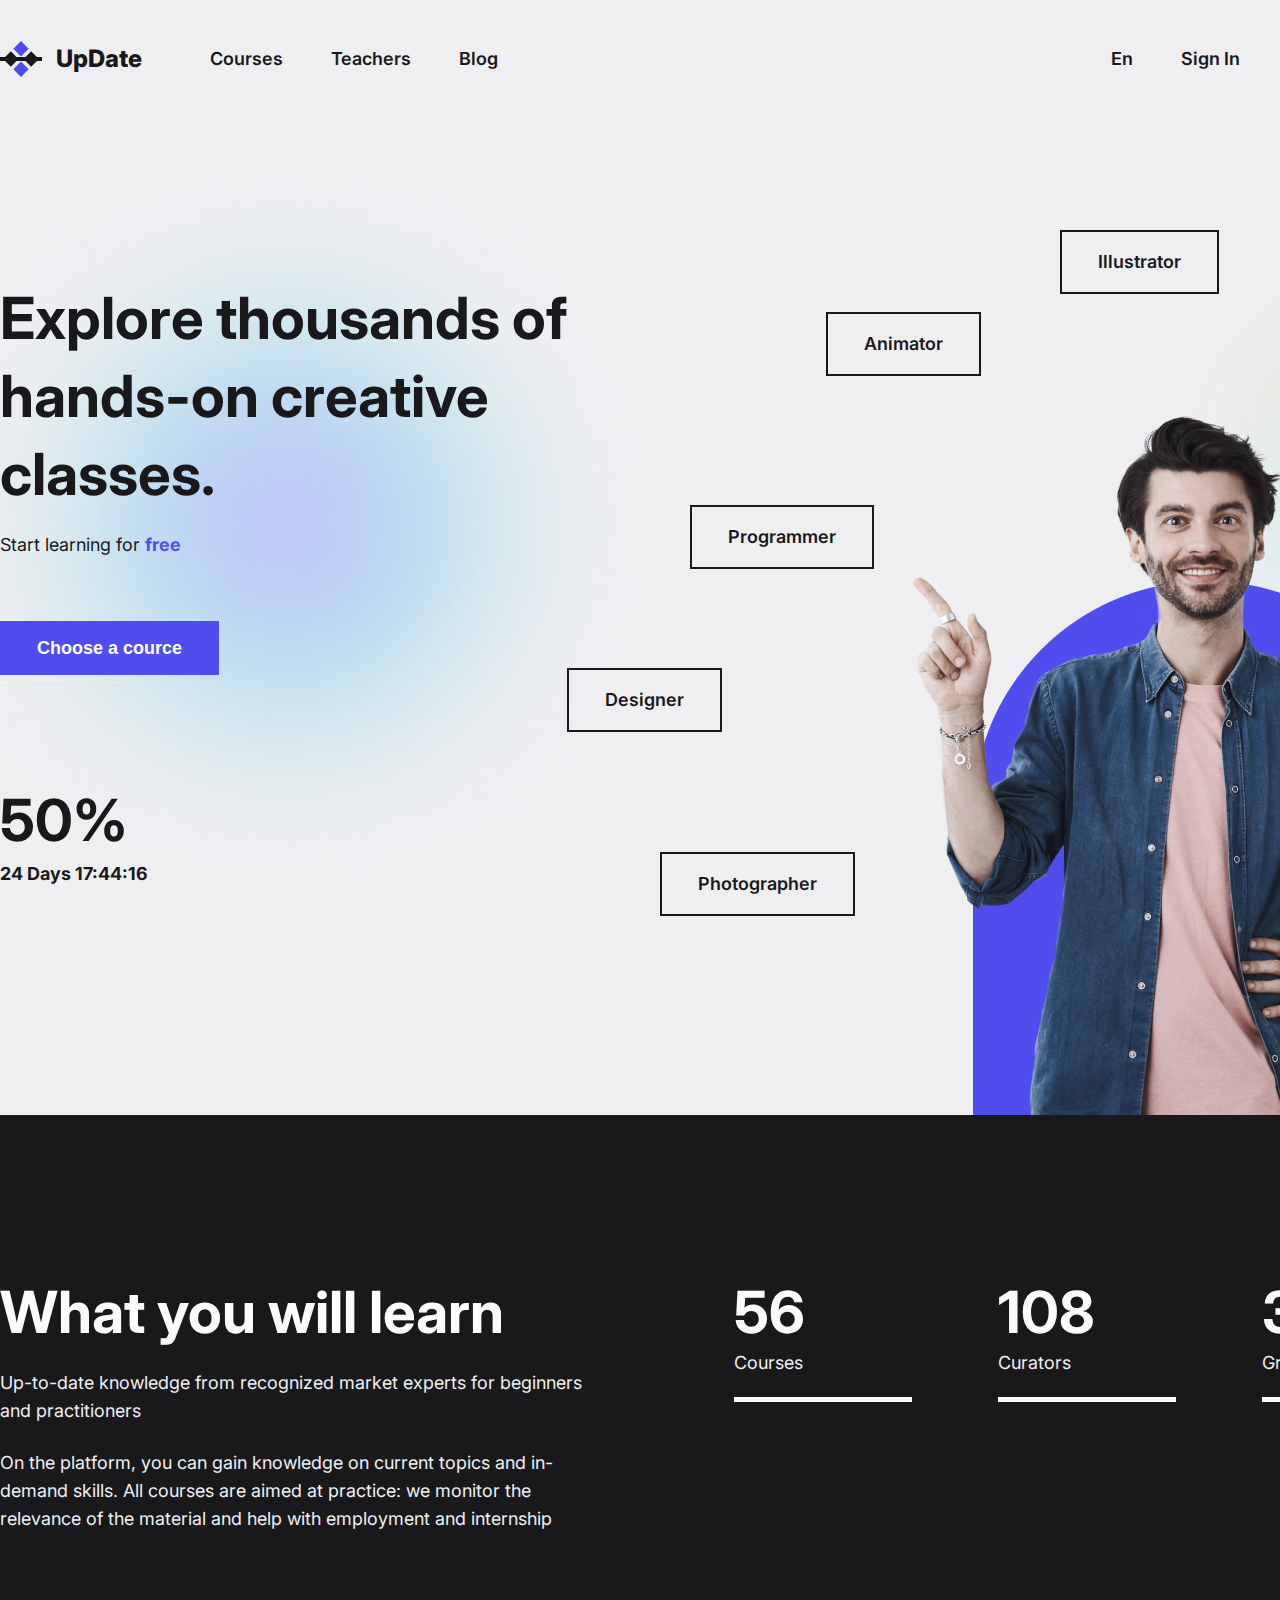
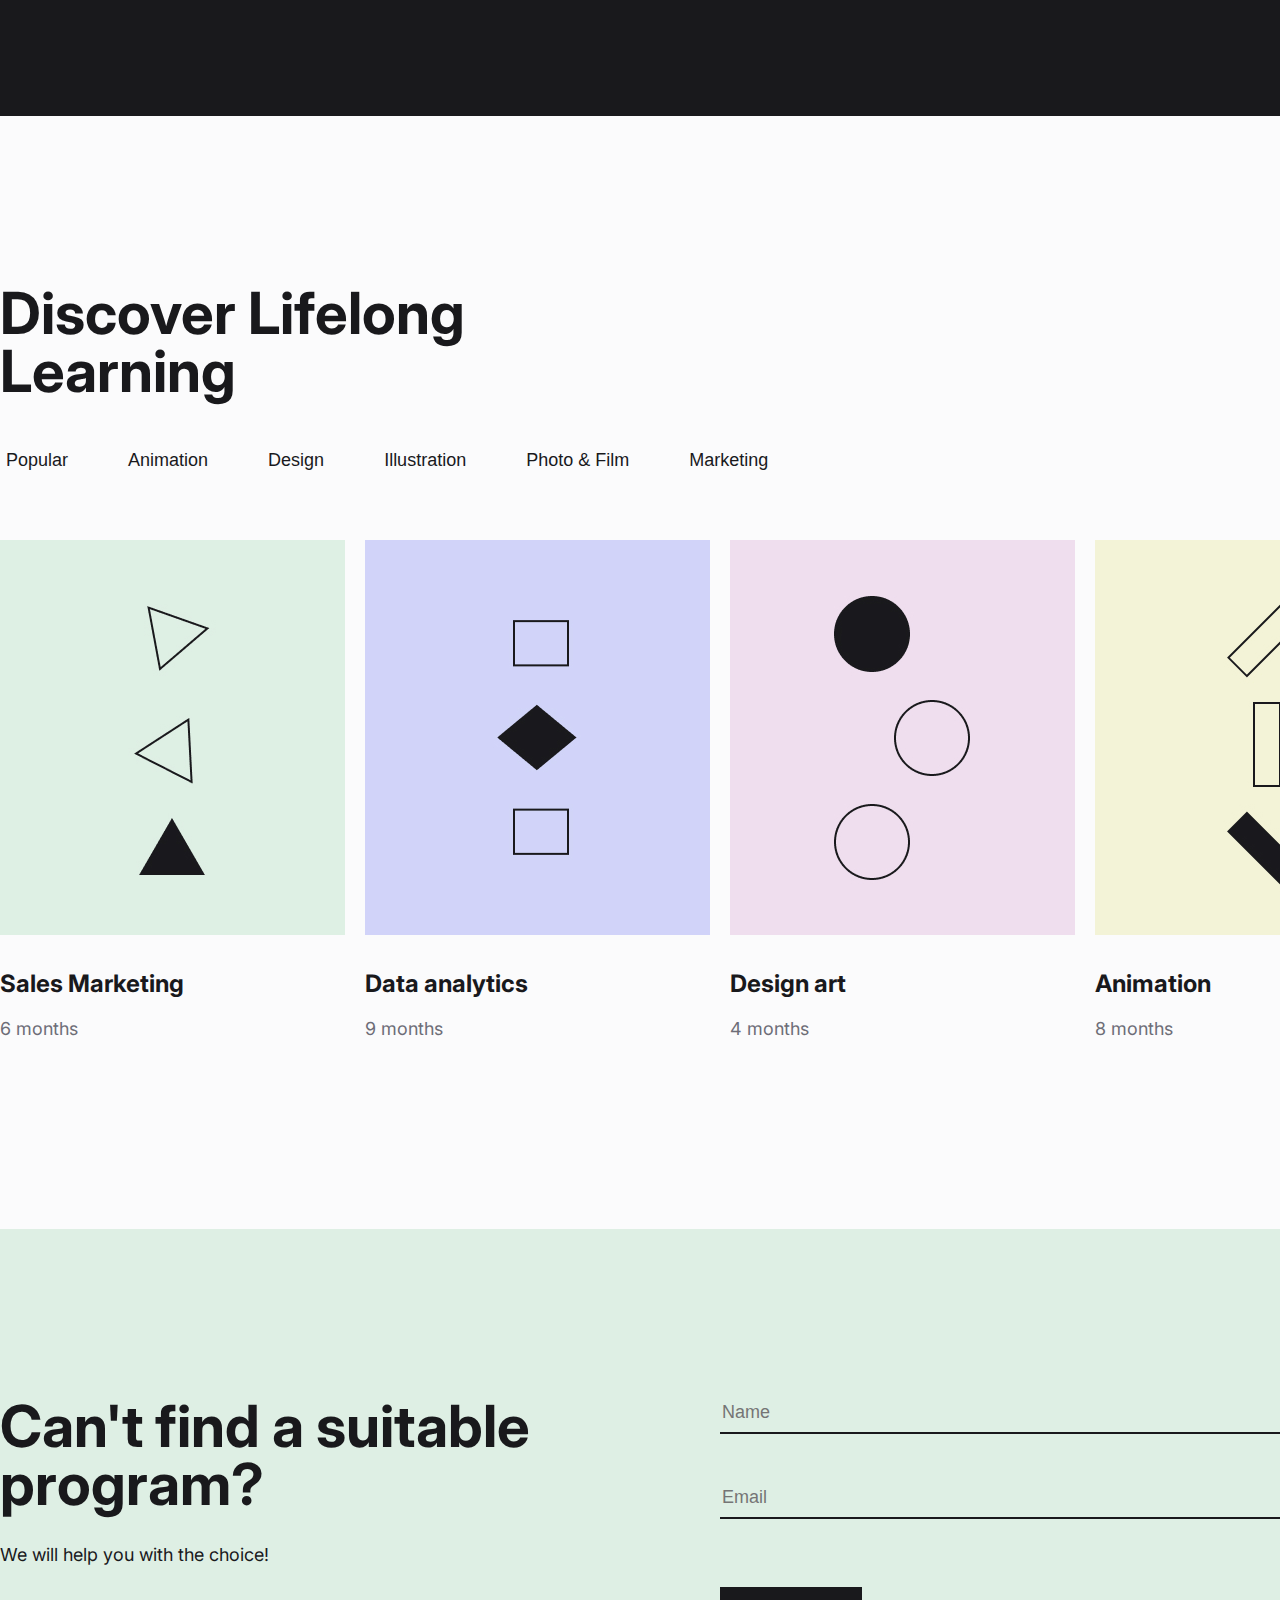
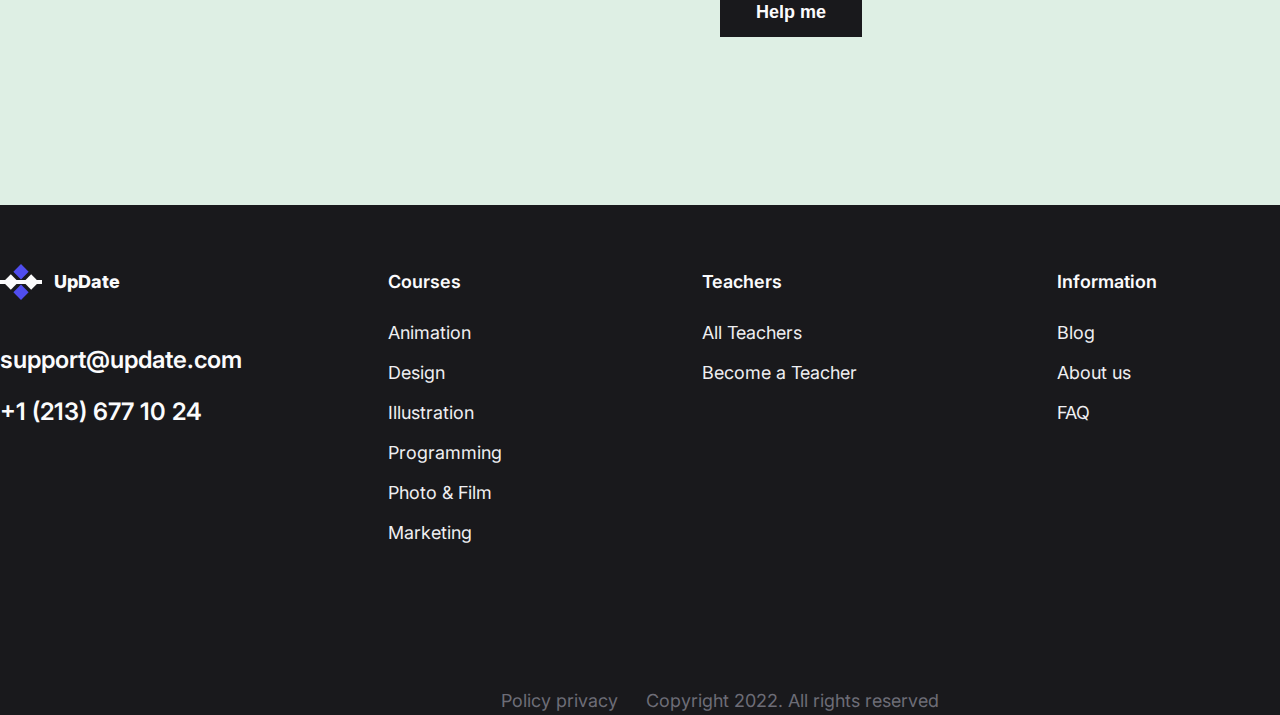
==== commit 34c14fb6: "Mane page is finished" ====
--- a/index.html
+++ b/index.html
@@ -44,7 +44,6 @@
     </header>
 
     <main>
-        <!-- <section class="offer container" style="display: none;"> -->
         <section class="offer container">
             <div class="offer__holder">               
                 <h1 class="offer__title" id="heading">
@@ -145,19 +144,19 @@
         </section>
 
         <section class="find-program">
-            <div class="find-program__text">
-                <h2 class="find-program__title">Can't find a suitable program?</h2>
-                <p class="find-program__description">We will help you with the choice!</p>
+            <div class="find-program__section container">
+                <div class="find-program__text">
+                    <h2 class="find-program__title">Can't find a suitable <br>program?</h2>
+                    <p class="find-program__description">We will help you with the choice!</p>
+                </div>
+    
+                <form action="https://fom.in.ua/echo" target="_blank" class="find-program__form">
+                    <input type="text" name="name" placeholder="Name" required>
+                    <input type="email" name="email" placeholder="Email" required>
+                    <button type="submit" class="find-program__button">Help me</button>
+                </form>
             </div>
-
-            <form action="https://fom.in.ua/echo" class="find-program__form">
-                <input type="text" name="name" placeholder="Name" required>
-                <input type="email" name="email" placeholder="Email" required>
-                <button class="find-program__button">Help me</button>
-            </form>
-
         </section>
-
     </main>
 
      <footer class="footer">
--- a/style/all.css
+++ b/style/all.css
@@ -332,51 +332,61 @@
 /* DISCOVER SECTION END */
 
 /* FIND-PROGRAM SECTION */
-. {
-
-}
-. {
-
-}
-. {
-
-}
-. {
-
-}
-. {
-
-}
-. {
-
-}
-. {
-
-}
-. {
-
-}
-. {
-
-}
-. {
-
-}
-. {
-
-}
-. {
-
-}
-. {
-
-}
-. {
-
-}
-. {
-
-}
+.find-program {
+    background-color: #DEEFE4;
+    padding: 168px 0;
+}
+.find-program__section {
+    display: flex;
+}
+.find-program__title {
+    font-weight: 700;
+    font-size: 58px;
+    line-height: 1;
+    color: #19191C;
+    margin: 0 0 28px;
+}
+.find-program__description {
+    font-weight: 400;
+    font-size: 18px;
+    line-height: 28px;
+    color: #19191C;
+    margin: 0px;
+}
+.find-program__text {
+    min-width: 720px;
+}
+input {
+    display: block;
+    font-weight: 400;
+    font-size: 18px;
+    line-height: 28px;
+    color: #19191C;
+    background-color: transparent;
+    border: none;
+    border-bottom: 2px solid #19191C;
+    padding-bottom: 6px;
+    width: 710px;
+    outline: none;
+}
+input:first-child {
+    margin-bottom: 48px;
+}
+.find-program__mail {
+
+}
+.find-program__button {
+    background-color: #19191C;
+    padding: 16px 36px;
+    border: none;
+    font-weight: 700;
+    font-size: 18px;
+    line-height: 1;
+    color: #FBFBFC;
+    cursor: pointer;
+    margin-top: 68px;
+}
+/* FIND-PROGRAM SECTION END */
 
 /* FOOTER */
 .footer {
